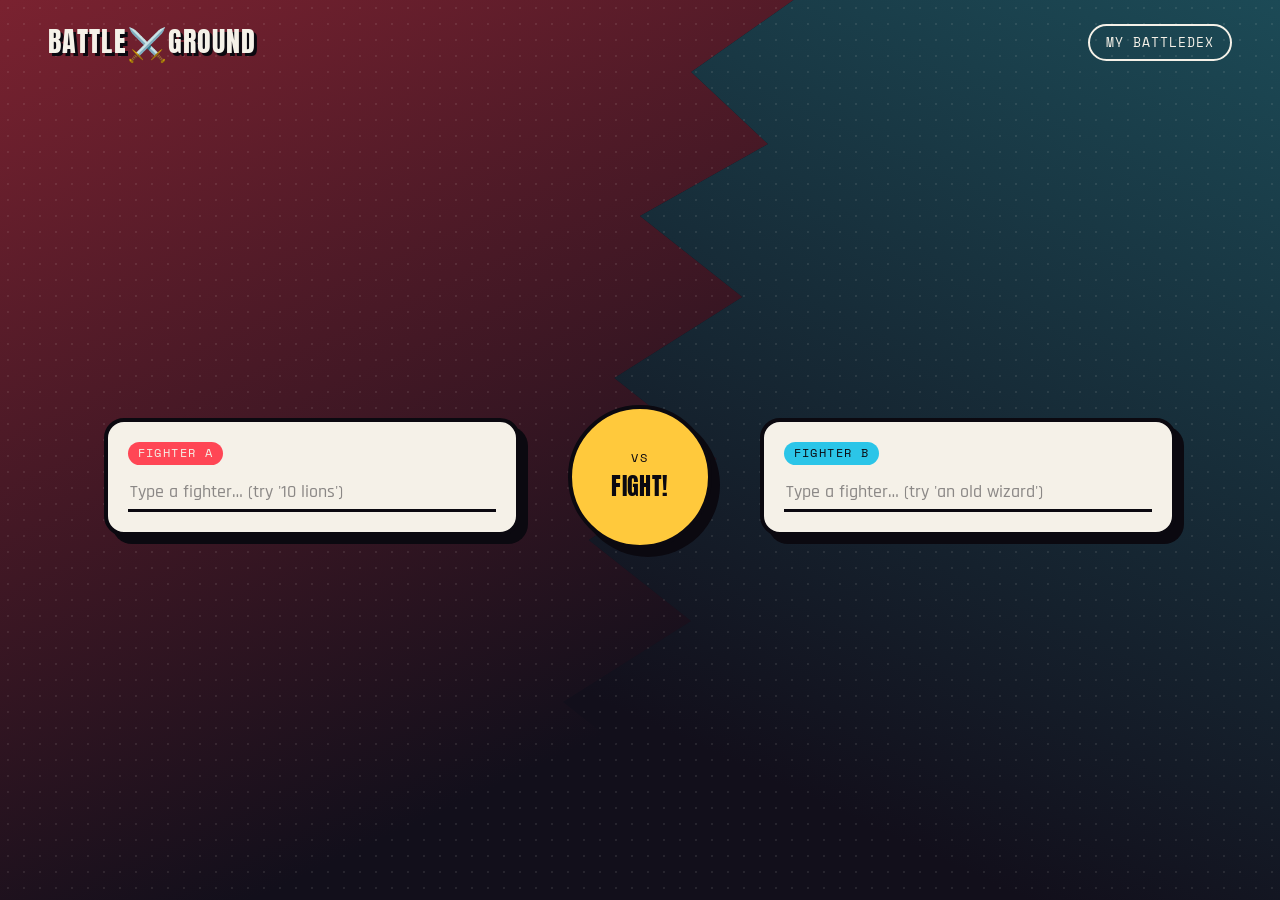
==== index.html @ c7c754b7 "Finish Stage 4 BattleDex, punch up copy, cap fighters at 50 chars BattleDex (Stage 4): - Remove butt" ====
<!DOCTYPE html>
<html lang="en">
<head>
  <meta charset="UTF-8" />
  <meta name="viewport" content="width=device-width, initial-scale=1.0" />
  <title>Battleground — Who Would Win?</title>
  <meta name="description" content="Type two fighters. Anything. Find out who wins." />
  <link rel="preconnect" href="https://fonts.googleapis.com" />
  <link rel="preconnect" href="https://fonts.gstatic.com" crossorigin />
  <link
    href="https://fonts.googleapis.com/css2?family=Anton&family=Rajdhani:wght@400;500;600;700&family=Space+Mono:wght@400;700&display=swap"
    rel="stylesheet"
  />
  <link rel="stylesheet" href="css/style.css" />
</head>
<body>
  <div class="arena">
    <div class="arena__side arena__side--a" aria-hidden="true"></div>
    <div class="arena__side arena__side--b" aria-hidden="true"></div>

    <header class="hud">
      <span class="hud__logo">Battle<span class="hud__logo-sword">&#9876;&#65039;</span>ground</span>
      <a class="hud__link" href="battledex.html">My BattleDex</a>
    </header>

    <main class="ring">
      <section class="fighter-slot fighter-slot--a">
        <span class="fighter-slot__eyebrow">Fighter A</span>
        <input
          id="fighterA"
          class="fighter-slot__input"
          type="text"
          maxlength="50"
          autocomplete="off"
          placeholder="Type a fighter… (try '10 lions')"
        />
      </section>

      <div class="seam">
        <button id="fightButton" class="fight-button" type="button">
          <span class="fight-button__vs">VS</span>
          <span class="fight-button__label">Fight!</span>
        </button>
      </div>

      <section class="fighter-slot fighter-slot--b">
        <span class="fighter-slot__eyebrow">Fighter B</span>
        <input
          id="fighterB"
          class="fighter-slot__input"
          type="text"
          maxlength="50"
          autocomplete="off"
          placeholder="Type a fighter… (try 'an old wizard')"
        />
      </section>
    </main>

    <p id="formError" class="form-error" role="alert" hidden></p>

    <section id="loadingView" class="loading-view" hidden>
      <div class="loading-view__spinner" aria-hidden="true">
        <span class="loading-view__spinner-vs">VS</span>
      </div>
      <p id="loadingMessage" class="loading-view__message">Sharpening claws…</p>
      <div class="loading-view__bar">
        <div class="loading-view__bar-fill"></div>
      </div>
    </section>

    <section id="resultView" class="result-view" hidden>
      <div class="result-view__portraits">
        <div id="portraitA" class="portrait-card portrait-card--a">
          <span class="portrait-card__winner-badge">Winner!</span>
          <div class="portrait-card__image-wrap">
            <img id="portraitImageA" class="portrait-card__image" alt="" />
          </div>
          <span id="portraitLabelA" class="portrait-card__label"></span>
          <button class="portrait-card__save" type="button" data-save="A">Add to BattleDex</button>
        </div>

        <span class="result-view__vs" aria-hidden="true">VS</span>

        <div id="portraitB" class="portrait-card portrait-card--b">
          <span class="portrait-card__winner-badge">Winner!</span>
          <div class="portrait-card__image-wrap">
            <img id="portraitImageB" class="portrait-card__image" alt="" />
          </div>
          <span id="portraitLabelB" class="portrait-card__label"></span>
          <button class="portrait-card__save" type="button" data-save="B">Add to BattleDex</button>
        </div>
      </div>

      <div class="verdict-card">
        <p id="verdictText" class="verdict-card__text"></p>
      </div>

      <button id="fightAgainButton" class="fight-again-button" type="button">Fight Again</button>
    </section>

    <section id="errorView" class="error-view" hidden>
      <p id="errorMessage" class="error-view__message"></p>
      <button id="retryButton" class="error-view__retry" type="button">Try Again</button>
    </section>
  </div>

  <script src="js/storage.js"></script>
  <script src="js/battle.js"></script>
</body>
</html>
---- css/style.css ----
:root {
  --ink: #120f1b;
  --ink-deep: #0a0812;
  --outline: #0b0910;
  --red: #ff4655;
  --red-deep: #7a2230;
  --blue: #2bc5e8;
  --blue-deep: #1c4a56;
  --gold: #ffc93c;
  --paper: #f5f1e8;

  --font-display: "Anton", "Arial Narrow", sans-serif;
  --font-body: "Rajdhani", "Segoe UI", sans-serif;
  --font-mono: "Space Mono", "Courier New", monospace;

  --outline-width: 4px;
  --panel-shadow: 8px 8px 0 var(--outline);
}

*,
*::before,
*::after {
  box-sizing: border-box;
}

[hidden] {
  display: none !important;
}

html,
body {
  margin: 0;
  padding: 0;
}

body {
  min-height: 100vh;
  background: var(--ink);
  color: var(--paper);
  font-family: var(--font-body);
  font-weight: 500;
  font-size: 18px;
  line-height: 1.4;
  -webkit-font-smoothing: antialiased;
}

button {
  font-family: inherit;
  cursor: pointer;
}

input {
  font-family: inherit;
}

/* ---------- Arena backdrop ---------- */

.arena {
  position: relative;
  min-height: 100vh;
  overflow: hidden;
  display: flex;
  flex-direction: column;
}

.arena__side {
  position: absolute;
  inset: 0;
  z-index: 0;
}

.arena__side--a {
  background:
    radial-gradient(circle, rgba(245, 241, 232, 0.09) 1.5px, transparent 1.5px) 0 0 / 16px 16px,
    linear-gradient(155deg, var(--red-deep), var(--ink) 68%);
  clip-path: polygon(
    0 0, 62% 0, 54% 8%, 60% 16%, 50% 24%, 58% 33%, 48% 42%, 56% 51%,
    46% 60%, 54% 69%, 44% 78%, 52% 87%, 42% 96%, 46% 100%, 0 100%
  );
}

.arena__side--b {
  background:
    radial-gradient(circle, rgba(245, 241, 232, 0.09) 1.5px, transparent 1.5px) 0 0 / 16px 16px,
    linear-gradient(205deg, var(--blue-deep), var(--ink) 68%);
  clip-path: polygon(
    62% 0, 100% 0, 100% 100%, 46% 100%, 42% 96%, 52% 87%, 44% 78%, 54% 69%,
    46% 60%, 56% 51%, 48% 42%, 58% 33%, 50% 24%, 60% 16%, 54% 8%
  );
}

.arena--dex {
  background:
    radial-gradient(circle, rgba(245, 241, 232, 0.09) 1.5px, transparent 1.5px) 0 0 / 16px 16px,
    linear-gradient(160deg, var(--red-deep), var(--ink) 45%, var(--blue-deep));
}

.arena--dex .arena__side {
  display: none;
}

/* ---------- HUD header ---------- */

.hud {
  position: relative;
  z-index: 2;
  display: flex;
  align-items: center;
  justify-content: space-between;
  padding: 1.25rem clamp(1rem, 4vw, 3rem);
}

.hud__logo {
  font-family: var(--font-display);
  font-size: clamp(1.25rem, 2.4vw, 1.75rem);
  letter-spacing: 0.04em;
  text-transform: uppercase;
  color: var(--paper);
  text-shadow: 3px 3px 0 var(--outline);
  text-decoration: none;
}

.hud__logo-sword {
  display: inline-block;
  font-size: 1.15em;
  vertical-align: -0.1em;
  text-shadow: none;
}

.hud__nav {
  display: flex;
  flex-wrap: wrap;
  justify-content: flex-end;
  gap: 0.75rem;
}

.hud__link {
  font-family: var(--font-mono);
  font-size: 0.8rem;
  text-transform: uppercase;
  letter-spacing: 0.08em;
  color: var(--paper);
  text-decoration: none;
  border: 2px solid var(--paper);
  border-radius: 999px;
  padding: 0.5rem 1rem;
  transition: background 0.15s ease, color 0.15s ease;
}

.hud__link:hover,
.hud__link:focus-visible {
  background: var(--gold);
  border-color: var(--gold);
  color: var(--outline);
}

/* ---------- Ring / fighter slots ---------- */

.ring {
  position: relative;
  z-index: 2;
  flex: 1;
  display: grid;
  grid-template-columns: 1fr auto 1fr;
  align-items: center;
  align-content: center;
  gap: clamp(1rem, 4vw, 3rem);
  padding: 1rem clamp(1.25rem, 6vw, 5rem) 3rem;
}

.fighter-slot {
  display: flex;
  flex-direction: column;
  gap: 0.6rem;
  background: var(--paper);
  color: var(--outline);
  border: var(--outline-width) solid var(--outline);
  border-radius: 20px;
  padding: 1.25rem;
  box-shadow: var(--panel-shadow);
}

.fighter-slot--a {
  justify-self: end;
  width: 100%;
  max-width: 26rem;
}

.fighter-slot--b {
  justify-self: start;
  width: 100%;
  max-width: 26rem;
}

.fighter-slot__eyebrow {
  font-family: var(--font-mono);
  font-size: 0.75rem;
  letter-spacing: 0.12em;
  text-transform: uppercase;
  width: fit-content;
  padding: 0.2rem 0.6rem;
  border-radius: 999px;
  color: var(--paper);
}

.fighter-slot--a .fighter-slot__eyebrow {
  background: var(--red);
}

.fighter-slot--b .fighter-slot__eyebrow {
  background: var(--blue);
  color: var(--outline);
}

.fighter-slot__input {
  font-family: var(--font-body);
  font-weight: 600;
  font-size: 1.15rem;
  color: var(--outline);
  background: transparent;
  border: none;
  border-bottom: 3px solid var(--outline);
  padding: 0.35rem 0.1rem;
  outline: none;
}

.fighter-slot__input::placeholder {
  color: rgba(11, 9, 16, 0.45);
  font-weight: 500;
}

.fighter-slot__input:focus-visible {
  border-bottom-color: var(--gold);
}

/* ---------- Seam + fight button ---------- */

.seam {
  position: relative;
  display: flex;
  align-items: center;
  justify-content: center;
}

.fight-button {
  position: relative;
  width: clamp(6.5rem, 12vw, 9rem);
  height: clamp(6.5rem, 12vw, 9rem);
  border-radius: 50%;
  border: var(--outline-width) solid var(--outline);
  background: var(--gold);
  color: var(--outline);
  display: flex;
  flex-direction: column;
  align-items: center;
  justify-content: center;
  gap: 0.1rem;
  box-shadow: var(--panel-shadow);
  transition: transform 0.12s ease, box-shadow 0.12s ease;
}

.fight-button:hover,
.fight-button:focus-visible {
  transform: translate(-2px, -2px);
  box-shadow: 10px 10px 0 var(--outline);
}

.fight-button:active {
  transform: translate(3px, 3px);
  box-shadow: 3px 3px 0 var(--outline);
}

.fight-button__vs {
  font-family: var(--font-mono);
  font-size: 0.75rem;
  letter-spacing: 0.15em;
}

.fight-button__label {
  font-family: var(--font-display);
  font-size: clamp(1.1rem, 2.2vw, 1.5rem);
  text-transform: uppercase;
  letter-spacing: 0.02em;
}

/* ---------- Form error ---------- */

.form-error {
  position: relative;
  z-index: 2;
  margin: 0 auto 1.5rem;
  max-width: 30rem;
  text-align: center;
  font-family: var(--font-mono);
  font-size: 0.85rem;
  color: var(--paper);
  background: var(--red-deep);
  border: 2px solid var(--red);
  border-radius: 10px;
  padding: 0.75rem 1.25rem;
}

/* ---------- Loading view ---------- */

.loading-view {
  position: relative;
  z-index: 2;
  flex: 1;
  display: flex;
  flex-direction: column;
  align-items: center;
  justify-content: center;
  gap: 1.5rem;
  padding: 2rem 1.5rem 4rem;
  text-align: center;
}

.loading-view__spinner {
  width: 7rem;
  height: 7rem;
  border-radius: 50%;
  border: var(--outline-width) solid var(--outline);
  background: var(--gold);
  display: flex;
  align-items: center;
  justify-content: center;
  box-shadow: var(--panel-shadow);
  position: relative;
}

.loading-view__spinner::before {
  content: "";
  position: absolute;
  inset: -10px;
  border-radius: 50%;
  border: 4px dashed var(--paper);
  animation: spin 3s linear infinite;
}

.loading-view__spinner-vs {
  font-family: var(--font-display);
  font-size: 1.5rem;
  color: var(--outline);
}

.loading-view__message {
  font-family: var(--font-mono);
  font-size: 0.95rem;
  letter-spacing: 0.04em;
  color: var(--paper);
  min-height: 1.4em;
}

.loading-view__bar {
  width: min(20rem, 80vw);
  height: 10px;
  border-radius: 999px;
  border: 2px solid var(--outline);
  background: var(--ink-deep);
  overflow: hidden;
}

.loading-view__bar-fill {
  width: 40%;
  height: 100%;
  border-radius: 999px;
  background: linear-gradient(90deg, var(--red), var(--gold), var(--blue));
  animation: loading-slide 1.4s ease-in-out infinite;
}

@keyframes spin {
  to {
    transform: rotate(360deg);
  }
}

@keyframes loading-slide {
  0% {
    transform: translateX(-110%);
  }
  100% {
    transform: translateX(350%);
  }
}

/* ---------- Result view ---------- */

.result-view {
  position: relative;
  z-index: 2;
  flex: 1;
  display: flex;
  flex-direction: column;
  align-items: center;
  justify-content: center;
  gap: 2rem;
  padding: 1.5rem clamp(1rem, 5vw, 4rem) 3rem;
}

.result-view__portraits {
  display: flex;
  align-items: center;
  justify-content: center;
  gap: clamp(1rem, 4vw, 2.5rem);
  flex-wrap: wrap;
}

.result-view__vs {
  font-family: var(--font-display);
  font-size: 1.5rem;
  color: var(--gold);
  text-shadow: 2px 2px 0 var(--outline);
}

.portrait-card {
  position: relative;
  display: flex;
  flex-direction: column;
  align-items: center;
  gap: 0.75rem;
  width: min(18rem, 80vw);
  background: var(--paper);
  border: var(--outline-width) solid var(--outline);
  border-radius: 20px;
  padding: 1rem;
  box-shadow: var(--panel-shadow);
  opacity: 0;
  transform: translateY(24px) scale(0.96);
  transition: opacity 0.5s ease, transform 0.5s ease;
}

.portrait-card--a {
  transition-delay: 0.05s;
}

.portrait-card--b {
  transition-delay: 0.2s;
}

.result-view.is-revealed .portrait-card {
  opacity: 1;
  transform: translateY(0) scale(1);
}

.portrait-card__image-wrap {
  position: relative;
  width: 100%;
  border-radius: 12px;
  overflow: hidden;
}

.portrait-card__image {
  display: block;
  width: 100%;
  aspect-ratio: 1 / 1;
  object-fit: cover;
  border-radius: 12px;
  border: 3px solid var(--outline);
  background: var(--ink-deep);
}

.portrait-card.is-winner .portrait-card__image-wrap::after {
  content: '';
  position: absolute;
  inset: 0;
  background: linear-gradient(
    115deg,
    transparent 40%,
    rgba(255, 255, 255, 0.85) 48%,
    var(--gold) 50%,
    rgba(255, 255, 255, 0.85) 52%,
    transparent 60%
  );
  background-size: 250% 250%;
  background-position: -60% -60%;
  opacity: 0;
  animation: winner-shimmer 3s ease-in-out 0.7s 1;
}

.portrait-card__label {
  font-family: var(--font-body);
  font-weight: 700;
  font-size: 1.1rem;
  color: var(--outline);
  text-align: center;
  text-transform: capitalize;
}

.portrait-card__save {
  font-family: var(--font-mono);
  font-size: 0.75rem;
  text-transform: uppercase;
  letter-spacing: 0.06em;
  color: var(--outline);
  background: transparent;
  border: 2px solid var(--outline);
  border-radius: 999px;
  padding: 0.5rem 1rem;
  transition: background 0.15s ease, color 0.15s ease;
}

.portrait-card__save:hover,
.portrait-card__save:focus-visible {
  background: var(--outline);
  color: var(--paper);
}

.portrait-card__save:disabled {
  opacity: 0.6;
  cursor: default;
}

.portrait-card__winner-badge {
  position: absolute;
  top: -14px;
  right: -10px;
  z-index: 1;
  font-family: var(--font-display);
  font-size: 0.85rem;
  text-transform: uppercase;
  letter-spacing: 0.03em;
  color: var(--outline);
  background: var(--gold);
  border: 3px solid var(--outline);
  border-radius: 999px;
  padding: 0.35rem 0.9rem;
  transform: rotate(8deg) scale(0);
  transition: transform 0.35s cubic-bezier(0.34, 1.56, 0.64, 1) 0.6s;
}

.portrait-card.is-winner {
  border-color: var(--gold);
  box-shadow: 0 0 0 4px var(--gold), var(--panel-shadow);
  animation: winner-pulse 1.1s ease-out 0.7s 1;
}

.portrait-card.is-winner .portrait-card__winner-badge {
  transform: rotate(8deg) scale(1);
}

@keyframes winner-shimmer {
  0% {
    background-position: -60% -60%;
    opacity: 0;
  }
  15% {
    opacity: 1;
  }
  60% {
    opacity: 1;
  }
  100% {
    background-position: 160% 160%;
    opacity: 0;
  }
}

@keyframes winner-pulse {
  0% {
    transform: scale(1) rotate(0deg) translateY(0);
  }
  20% {
    transform: scale(1.12) rotate(-3deg) translateY(-10px);
  }
  40% {
    transform: scale(0.96) rotate(2.5deg) translateY(2px);
  }
  60% {
    transform: scale(1.05) rotate(-1.5deg) translateY(-4px);
  }
  80% {
    transform: scale(0.99) rotate(0.5deg) translateY(1px);
  }
  100% {
    transform: scale(1) rotate(0deg) translateY(0);
  }
}

.verdict-card {
  max-width: 40rem;
  background: var(--paper);
  color: var(--outline);
  border: var(--outline-width) solid var(--outline);
  border-radius: 18px;
  padding: 1.5rem 2rem;
  box-shadow: var(--panel-shadow);
  opacity: 0;
  transform: translateY(16px);
  transition: opacity 0.5s ease 0.5s, transform 0.5s ease 0.5s;
}

.result-view.is-revealed .verdict-card {
  opacity: 1;
  transform: translateY(0);
}

.verdict-card__text {
  margin: 0;
  font-family: var(--font-body);
  font-weight: 600;
  font-size: 1.15rem;
  line-height: 1.5;
  text-align: center;
}

.fight-again-button {
  font-family: var(--font-mono);
  font-size: 0.85rem;
  text-transform: uppercase;
  letter-spacing: 0.06em;
  color: var(--outline);
  background: var(--gold);
  border: var(--outline-width) solid var(--outline);
  border-radius: 999px;
  padding: 0.75rem 1.75rem;
  box-shadow: var(--panel-shadow);
  transition: transform 0.12s ease, box-shadow 0.12s ease;
  opacity: 0;
  transform: translateY(16px);
}

.result-view.is-revealed .fight-again-button {
  opacity: 1;
  transform: translateY(0);
  transition: opacity 0.5s ease 0.7s, transform 0.5s ease 0.7s;
}

.fight-again-button:hover,
.fight-again-button:focus-visible {
  transform: translate(-2px, -2px);
  box-shadow: 10px 10px 0 var(--outline);
}

.dex__empty .fight-again-button {
  display: inline-block;
  text-decoration: none;
  opacity: 1;
  transform: none;
}

/* ---------- Error view ---------- */

.error-view {
  position: relative;
  z-index: 2;
  flex: 1;
  display: flex;
  flex-direction: column;
  align-items: center;
  justify-content: center;
  gap: 1.5rem;
  padding: 2rem 1.5rem 4rem;
  text-align: center;
}

.error-view__message {
  max-width: 30rem;
  font-family: var(--font-body);
  font-weight: 600;
  font-size: 1.1rem;
  color: var(--paper);
  background: var(--red-deep);
  border: 3px solid var(--red);
  border-radius: 14px;
  padding: 1.25rem 1.5rem;
}

.error-view__retry {
  font-family: var(--font-mono);
  font-size: 0.85rem;
  text-transform: uppercase;
  letter-spacing: 0.06em;
  color: var(--outline);
  background: var(--gold);
  border: var(--outline-width) solid var(--outline);
  border-radius: 999px;
  padding: 0.75rem 1.75rem;
  box-shadow: var(--panel-shadow);
  transition: transform 0.12s ease, box-shadow 0.12s ease;
}

.error-view__retry:hover,
.error-view__retry:focus-visible {
  transform: translate(-2px, -2px);
  box-shadow: 10px 10px 0 var(--outline);
}

/* ---------- BattleDex ---------- */

.dex {
  position: relative;
  z-index: 2;
  flex: 1;
  padding: 1rem clamp(1.25rem, 6vw, 5rem) 4rem;
}

.dex__header {
  display: flex;
  flex-wrap: wrap;
  align-items: center;
  justify-content: space-between;
  gap: 1rem;
  margin-bottom: 2rem;
}

.dex__title {
  margin: 0;
  font-family: var(--font-display);
  font-size: clamp(1.75rem, 4vw, 2.5rem);
  text-transform: uppercase;
  letter-spacing: 0.02em;
  color: var(--paper);
  text-shadow: 3px 3px 0 var(--outline);
}

.dex__clear {
  font-family: var(--font-mono);
  font-size: 0.8rem;
  text-transform: uppercase;
  letter-spacing: 0.08em;
  color: var(--paper);
  background: transparent;
  border: 2px solid var(--red);
  border-radius: 999px;
  padding: 0.5rem 1rem;
  cursor: pointer;
  transition: background 0.15s ease, color 0.15s ease;
}

.dex__clear:hover,
.dex__clear:focus-visible,
.dex__clear.is-confirming {
  background: var(--red);
  color: var(--outline);
}

.dex__empty {
  display: flex;
  flex-direction: column;
  align-items: flex-start;
  gap: 1.25rem;
  max-width: 28rem;
  padding: 2rem;
  background: var(--paper);
  color: var(--outline);
  border: var(--outline-width) solid var(--outline);
  border-radius: 20px;
  box-shadow: var(--panel-shadow);
  font-family: var(--font-body);
  font-weight: 600;
  font-size: 1.05rem;
}

.dex__empty p {
  margin: 0;
}

.dex__grid {
  display: grid;
  grid-template-columns: repeat(auto-fill, minmax(11rem, 1fr));
  gap: 1.5rem;
}

.dex-card {
  position: relative;
  display: flex;
  flex-direction: column;
  align-items: center;
  gap: 0.6rem;
  background: var(--paper);
  border: var(--outline-width) solid var(--outline);
  border-radius: 16px;
  padding: 0.75rem;
  box-shadow: var(--panel-shadow);
}

.dex-card__image {
  width: 100%;
  aspect-ratio: 1 / 1;
  object-fit: cover;
  border-radius: 10px;
  border: 3px solid var(--outline);
  background: var(--ink-deep);
}

.dex-card__remove {
  position: absolute;
  top: -0.6rem;
  right: -0.6rem;
  width: 2rem;
  height: 2rem;
  display: grid;
  place-items: center;
  font-family: var(--font-body);
  font-size: 1.3rem;
  font-weight: 700;
  line-height: 1;
  color: var(--paper);
  background: var(--red);
  border: 3px solid var(--outline);
  border-radius: 50%;
  cursor: pointer;
  transition: transform 0.12s ease;
}

.dex-card__remove:hover,
.dex-card__remove:focus-visible {
  transform: scale(1.12);
}

.dex-card__label {
  font-family: var(--font-body);
  font-weight: 700;
  font-size: 0.95rem;
  color: var(--outline);
  text-align: center;
  text-transform: capitalize;
}

/* ---------- Responsive ---------- */

@media (max-width: 760px) {
  .ring {
    grid-template-columns: 1fr;
    justify-items: center;
    padding-top: 0.5rem;
  }

  .fighter-slot--a,
  .fighter-slot--b {
    justify-self: stretch;
    max-width: 26rem;
  }

  .seam {
    order: 3;
    padding: 0.5rem 0;
  }

  .fighter-slot--a {
    order: 1;
  }

  .fighter-slot--b {
    order: 2;
  }

  .result-view__portraits {
    flex-direction: column;
  }

  .result-view__vs {
    order: 1;
    margin: -0.5rem 0;
  }

  .portrait-card--b {
    order: 2;
  }
}

@media (prefers-reduced-motion: reduce) {
  .fight-button {
    transition: none;
  }
}
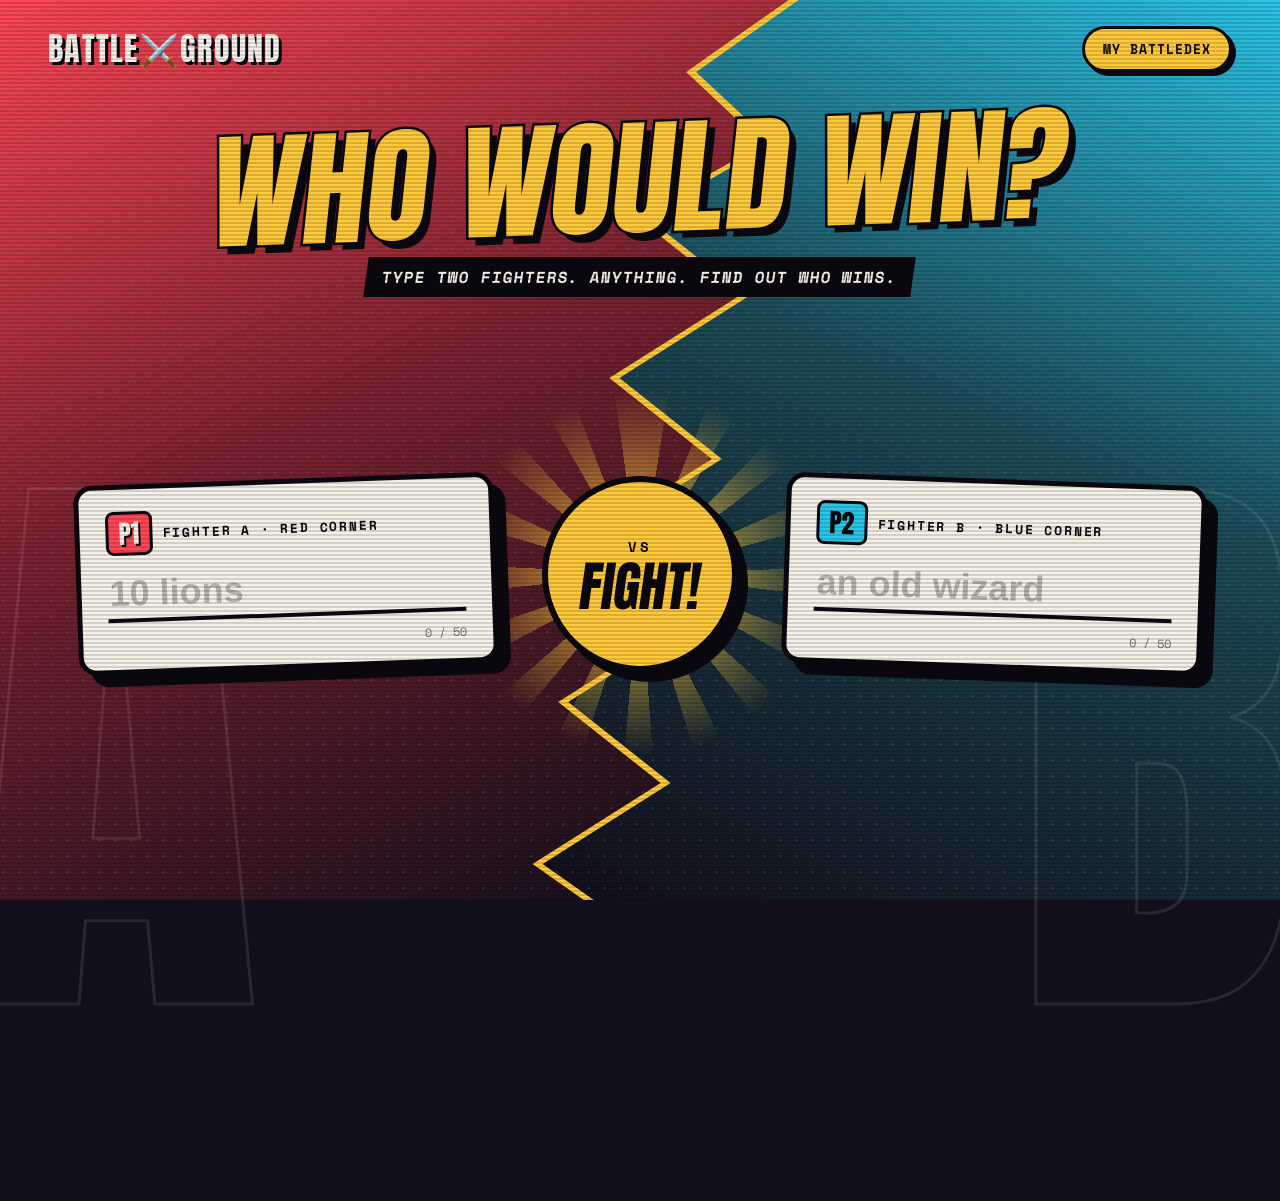
==== commit 6f13d433: "Apply Battleground Arcade redesign to every view Rebuilds the input, loading, result, error and Batt" ====
--- a/index.html
+++ b/index.html
@@ -14,94 +14,172 @@
   <link rel="stylesheet" href="css/style.css" />
 </head>
 <body>
-  <div class="arena">
+  <div class="arena" data-view="form">
     <div class="arena__side arena__side--a" aria-hidden="true"></div>
     <div class="arena__side arena__side--b" aria-hidden="true"></div>
+    <span class="arena__letter arena__letter--a" aria-hidden="true">A</span>
+    <span class="arena__letter arena__letter--b" aria-hidden="true">B</span>
 
     <header class="hud">
       <span class="hud__logo">Battle<span class="hud__logo-sword">&#9876;&#65039;</span>ground</span>
-      <a class="hud__link" href="battledex.html">My BattleDex</a>
+      <a class="hud__link" href="battledex.html"><span class="hud__link-my">My </span>BattleDex</a>
     </header>
 
-    <main class="ring">
-      <section class="fighter-slot fighter-slot--a">
-        <span class="fighter-slot__eyebrow">Fighter A</span>
-        <input
-          id="fighterA"
-          class="fighter-slot__input"
-          type="text"
-          maxlength="50"
-          autocomplete="off"
-          placeholder="Type a fighter… (try '10 lions')"
-        />
-      </section>
-
-      <div class="seam">
-        <button id="fightButton" class="fight-button" type="button">
-          <span class="fight-button__vs">VS</span>
-          <span class="fight-button__label">Fight!</span>
-        </button>
+    <section class="ring">
+      <div class="hero">
+        <h1 class="hero__title">Who would<br class="hero__break" /> win?</h1>
+        <p class="hero__tagline">Type two fighters. Anything. Find out who wins.</p>
       </div>
 
-      <section class="fighter-slot fighter-slot--b">
-        <span class="fighter-slot__eyebrow">Fighter B</span>
-        <input
-          id="fighterB"
-          class="fighter-slot__input"
-          type="text"
-          maxlength="50"
-          autocomplete="off"
-          placeholder="Type a fighter… (try 'an old wizard')"
-        />
-      </section>
-    </main>
+      <div class="ring__grid">
+        <section class="fighter-slot fighter-slot--a">
+          <div class="fighter-slot__head">
+            <span class="player-tag player-tag--a">P1</span>
+            <label class="fighter-slot__eyebrow" for="fighterA">Fighter A · Red corner</label>
+          </div>
+          <input
+            id="fighterA"
+            class="fighter-slot__input"
+            type="text"
+            maxlength="50"
+            autocomplete="off"
+            placeholder="10 lions"
+          />
+          <span id="counterA" class="fighter-slot__counter">0 / 50</span>
+        </section>
 
-    <p id="formError" class="form-error" role="alert" hidden></p>
+        <div class="seam">
+          <button id="fightButton" class="fight-button" type="button">
+            <span class="fight-button__vs">VS</span>
+            <span class="fight-button__label">Fight!</span>
+          </button>
+        </div>
+
+        <section class="fighter-slot fighter-slot--b">
+          <div class="fighter-slot__head">
+            <span class="player-tag player-tag--b">P2</span>
+            <label class="fighter-slot__eyebrow" for="fighterB">Fighter B · Blue corner</label>
+          </div>
+          <input
+            id="fighterB"
+            class="fighter-slot__input"
+            type="text"
+            maxlength="50"
+            autocomplete="off"
+            placeholder="an old wizard"
+          />
+          <span id="counterB" class="fighter-slot__counter">0 / 50</span>
+        </section>
+      </div>
+
+      <p id="formError" class="form-error" role="alert" hidden></p>
+    </section>
 
     <section id="loadingView" class="loading-view" hidden>
-      <div class="loading-view__spinner" aria-hidden="true">
-        <span class="loading-view__spinner-vs">VS</span>
+      <div class="tale">
+        <div class="tale__side tale__side--a">
+          <div class="tale__name">
+            <span class="tale__tag tale__tag--a">P1</span>
+            <span id="loadingNameA" class="tale__label"></span>
+          </div>
+          <div class="tale__bar"><div class="tale__fill"></div></div>
+        </div>
+        <div class="tale__vs" aria-hidden="true">VS</div>
+        <div class="tale__side tale__side--b">
+          <div class="tale__name">
+            <span id="loadingNameB" class="tale__label"></span>
+            <span class="tale__tag tale__tag--b">P2</span>
+          </div>
+          <div class="tale__bar"><div class="tale__fill"></div></div>
+        </div>
       </div>
-      <p id="loadingMessage" class="loading-view__message">Sharpening claws…</p>
-      <div class="loading-view__bar">
-        <div class="loading-view__bar-fill"></div>
+
+      <div class="loading-view__stage">
+        <div class="sketch sketch--a" aria-hidden="true">
+          <span class="sketch__mark">?</span>
+          <div class="sketch__scan"></div>
+          <span class="sketch__note">Sketching portrait…</span>
+        </div>
+        <div class="loading-view__title">
+          <span class="round-tag">Round 1</span>
+          <span class="get-ready">Get<br class="get-ready__break" /> ready!</span>
+        </div>
+        <div class="sketch sketch--b" aria-hidden="true">
+          <span class="sketch__mark">?</span>
+          <div class="sketch__scan"></div>
+          <span class="sketch__note">Sketching portrait…</span>
+        </div>
+      </div>
+
+      <div class="loading-view__status">
+        <div class="terminal">
+          <span class="terminal__prompt" aria-hidden="true">&#9654;</span>
+          <span id="loadingMessage" class="terminal__message" aria-live="polite">Sharpening claws…</span>
+          <span class="terminal__cursor" aria-hidden="true"></span>
+        </div>
+        <div id="loadingMeter" class="meter" aria-hidden="true"></div>
+        <p class="loading-view__hint">A fight takes about a minute. Most of that is the portraits being drawn.</p>
       </div>
     </section>
 
     <section id="resultView" class="result-view" hidden>
+      <h1 id="resultHeadline" class="result-view__headline"></h1>
+
       <div class="result-view__portraits">
         <div id="portraitA" class="portrait-card portrait-card--a">
-          <span class="portrait-card__winner-badge">Winner!</span>
-          <div class="portrait-card__image-wrap">
-            <img id="portraitImageA" class="portrait-card__image" alt="" />
+          <div class="portrait-card__rays" aria-hidden="true"></div>
+          <div class="portrait-card__aura" aria-hidden="true"></div>
+          <div class="portrait-card__body">
+            <span class="portrait-card__ribbon">&#9733; Winner &#9733;</span>
+            <span class="portrait-card__tag">Fighter A</span>
+            <div class="portrait-card__image-wrap">
+              <img id="portraitImageA" class="portrait-card__image" alt="" />
+              <div class="portrait-card__shimmer" aria-hidden="true"></div>
+              <span class="portrait-card__ko" aria-hidden="true">K.O.</span>
+            </div>
+            <span id="portraitLabelA" class="portrait-card__label"></span>
+            <button class="portrait-card__save" type="button" data-save="A">Add to BattleDex</button>
           </div>
-          <span id="portraitLabelA" class="portrait-card__label"></span>
-          <button class="portrait-card__save" type="button" data-save="A">Add to BattleDex</button>
         </div>
 
         <span class="result-view__vs" aria-hidden="true">VS</span>
 
         <div id="portraitB" class="portrait-card portrait-card--b">
-          <span class="portrait-card__winner-badge">Winner!</span>
-          <div class="portrait-card__image-wrap">
-            <img id="portraitImageB" class="portrait-card__image" alt="" />
+          <div class="portrait-card__rays" aria-hidden="true"></div>
+          <div class="portrait-card__aura" aria-hidden="true"></div>
+          <div class="portrait-card__body">
+            <span class="portrait-card__ribbon">&#9733; Winner &#9733;</span>
+            <span class="portrait-card__tag">Fighter B</span>
+            <div class="portrait-card__image-wrap">
+              <img id="portraitImageB" class="portrait-card__image" alt="" />
+              <div class="portrait-card__shimmer" aria-hidden="true"></div>
+              <span class="portrait-card__ko" aria-hidden="true">K.O.</span>
+            </div>
+            <span id="portraitLabelB" class="portrait-card__label"></span>
+            <button class="portrait-card__save" type="button" data-save="B">Add to BattleDex</button>
           </div>
-          <span id="portraitLabelB" class="portrait-card__label"></span>
-          <button class="portrait-card__save" type="button" data-save="B">Add to BattleDex</button>
         </div>
       </div>
 
-      <div class="verdict-card">
-        <p id="verdictText" class="verdict-card__text"></p>
+      <div class="result-view__footer">
+        <div class="verdict-card">
+          <span class="verdict-card__label">The judge rules</span>
+          <p id="verdictText" class="verdict-card__text"></p>
+        </div>
+        <button id="fightAgainButton" class="big-button" type="button">Fight Again</button>
       </div>
-
-      <button id="fightAgainButton" class="fight-again-button" type="button">Fight Again</button>
     </section>
 
     <section id="errorView" class="error-view" hidden>
-      <p id="errorMessage" class="error-view__message"></p>
-      <button id="retryButton" class="error-view__retry" type="button">Try Again</button>
+      <h1 class="error-view__title">Time out!</h1>
+      <div class="verdict-card verdict-card--error">
+        <span class="verdict-card__label">Ref's call</span>
+        <p id="errorMessage" class="verdict-card__text"></p>
+      </div>
+      <button id="retryButton" class="big-button" type="button">Try Again</button>
     </section>
+
+    <div class="scanlines" aria-hidden="true"></div>
   </div>
 
   <script src="js/storage.js"></script>
--- a/css/style.css
+++ b/css/style.css
@@ -1,6 +1,5 @@
 :root {
   --ink: #120f1b;
-  --ink-deep: #0a0812;
   --outline: #0b0910;
   --red: #ff4655;
   --red-deep: #7a2230;
@@ -8,13 +7,21 @@
   --blue-deep: #1c4a56;
   --gold: #ffc93c;
   --paper: #f5f1e8;
+  --paper-dim: #d9d4c8;
 
   --font-display: "Anton", "Arial Narrow", sans-serif;
   --font-body: "Rajdhani", "Segoe UI", sans-serif;
   --font-mono: "Space Mono", "Courier New", monospace;
 
-  --outline-width: 4px;
-  --panel-shadow: 8px 8px 0 var(--outline);
+  --dots: radial-gradient(circle, rgba(245, 241, 232, 0.13) 1.5px, transparent 1.5px) 0 0 / 16px 16px;
+  --dots-dim: radial-gradient(circle, rgba(245, 241, 232, 0.1) 1.5px, transparent 1.5px) 0 0 / 16px 16px;
+  --stripes-red: repeating-linear-gradient(135deg, #2a1019 0 10px, #3a1520 10px 20px);
+  --stripes-blue: repeating-linear-gradient(135deg, #0d252c 0 10px, #12323b 10px 20px);
+  --stripes-grey: repeating-linear-gradient(135deg, #1d1929 0 10px, #272137 10px 20px);
+
+  /* Zigzag seam: red takes the left, blue the right. Mobile turns it horizontal. */
+  --clip-a: polygon(0 0, 62% 0, 54% 8%, 60% 16%, 50% 24%, 58% 33%, 48% 42%, 56% 51%, 46% 60%, 54% 69%, 44% 78%, 52% 87%, 42% 96%, 46% 100%, 0 100%);
+  --clip-b: polygon(62% 0, 100% 0, 100% 100%, 46% 100%, 42% 96%, 52% 87%, 44% 78%, 54% 69%, 46% 60%, 56% 51%, 48% 42%, 58% 33%, 50% 24%, 60% 16%, 54% 8%);
 }
 
 *,
@@ -38,81 +45,128 @@
   background: var(--ink);
   color: var(--paper);
   font-family: var(--font-body);
-  font-weight: 500;
-  font-size: 18px;
-  line-height: 1.4;
   -webkit-font-smoothing: antialiased;
 }
 
 button {
-  font-family: inherit;
+  font: inherit;
   cursor: pointer;
 }
 
-input {
-  font-family: inherit;
-}
-
-/* ---------- Arena backdrop ---------- */
+button:disabled {
+  cursor: default;
+}
+
+:focus-visible {
+  outline: 3px solid var(--gold);
+  outline-offset: 3px;
+}
+
+@keyframes bg-spin { to { transform: rotate(360deg); } }
+@keyframes bg-pulse { 0%, 100% { opacity: 0.45; transform: scale(0.97); } 50% { opacity: 0.95; transform: scale(1.04); } }
+@keyframes bg-shimmer { 0% { background-position: -160% 0; } 55%, 100% { background-position: 260% 0; } }
+@keyframes bg-blink { 0%, 49% { opacity: 1; } 50%, 100% { opacity: 0; } }
+@keyframes bg-scan { 0% { top: -10%; } 100% { top: 105%; } }
+@keyframes bg-stripes { to { background-position: 56px 0; } }
+@keyframes bg-bob { 0%, 100% { transform: translateY(0) rotate(-3deg); } 50% { transform: translateY(-6px) rotate(-3deg); } }
+@keyframes bg-slam { 0% { opacity: 0; transform: scale(1.6) skewX(-8deg); } 70% { opacity: 1; transform: scale(0.95) skewX(-8deg); } 100% { opacity: 1; transform: scale(1) skewX(-8deg); } }
+@keyframes bg-pop { 0% { opacity: 0; transform: scale(0.6) translateY(40px); } 70% { opacity: 1; transform: scale(1.05); } 100% { opacity: 1; transform: none; } }
+@keyframes bg-drop { 0% { opacity: 0; transform: translateY(-30px); } 100% { opacity: 1; transform: none; } }
+
+/* ---------- Arena background ---------- */
 
 .arena {
   position: relative;
   min-height: 100vh;
-  overflow: hidden;
   display: flex;
   flex-direction: column;
+  overflow-x: clip;
+  background: var(--gold);
+  padding-bottom: 64px;
 }
 
 .arena__side {
   position: absolute;
   inset: 0;
-  z-index: 0;
+  pointer-events: none;
 }
 
 .arena__side--a {
-  background:
-    radial-gradient(circle, rgba(245, 241, 232, 0.09) 1.5px, transparent 1.5px) 0 0 / 16px 16px,
-    linear-gradient(155deg, var(--red-deep), var(--ink) 68%);
-  clip-path: polygon(
-    0 0, 62% 0, 54% 8%, 60% 16%, 50% 24%, 58% 33%, 48% 42%, 56% 51%,
-    46% 60%, 54% 69%, 44% 78%, 52% 87%, 42% 96%, 46% 100%, 0 100%
-  );
+  transform: translateX(-5px);
+  background: var(--dots), linear-gradient(155deg, var(--red) 0%, var(--red-deep) 38%, var(--ink) 82%);
+  clip-path: var(--clip-a);
 }
 
 .arena__side--b {
-  background:
-    radial-gradient(circle, rgba(245, 241, 232, 0.09) 1.5px, transparent 1.5px) 0 0 / 16px 16px,
-    linear-gradient(205deg, var(--blue-deep), var(--ink) 68%);
-  clip-path: polygon(
-    62% 0, 100% 0, 100% 100%, 46% 100%, 42% 96%, 52% 87%, 44% 78%, 54% 69%,
-    46% 60%, 56% 51%, 48% 42%, 58% 33%, 50% 24%, 60% 16%, 54% 8%
-  );
+  transform: translateX(5px);
+  background: var(--dots), linear-gradient(205deg, var(--blue) 0%, var(--blue-deep) 38%, var(--ink) 82%);
+  clip-path: var(--clip-b);
+}
+
+.arena[data-view="loading"] .arena__side--a {
+  background: var(--dots-dim), linear-gradient(155deg, var(--red-deep) 0%, var(--ink) 70%);
+}
+
+.arena[data-view="loading"] .arena__side--b {
+  background: var(--dots-dim), linear-gradient(205deg, var(--blue-deep) 0%, var(--ink) 70%);
+}
+
+.arena[data-view="result"]::before,
+.arena[data-view="error"]::before {
+  content: "";
+  position: absolute;
+  inset: 0;
+  z-index: 1;
+  background: rgba(11, 9, 16, 0.35);
+  pointer-events: none;
+}
+
+.arena__letter {
+  position: absolute;
+  bottom: -150px;
+  font-family: var(--font-display);
+  font-size: 600px;
+  line-height: 1;
+  color: transparent;
+  -webkit-text-stroke: 3px rgba(245, 241, 232, 0.1);
+  pointer-events: none;
+  user-select: none;
+}
+
+.arena__letter--a { left: -30px; }
+.arena__letter--b { right: -20px; }
+
+.arena:not([data-view="form"]) .arena__letter {
+  display: none;
 }
 
 .arena--dex {
-  background:
-    radial-gradient(circle, rgba(245, 241, 232, 0.09) 1.5px, transparent 1.5px) 0 0 / 16px 16px,
-    linear-gradient(160deg, var(--red-deep), var(--ink) 45%, var(--blue-deep));
-}
-
-.arena--dex .arena__side {
-  display: none;
-}
-
-/* ---------- HUD header ---------- */
+  background: var(--dots-dim), linear-gradient(160deg, var(--red-deep), var(--ink) 45%, var(--blue-deep));
+}
+
+.scanlines {
+  position: fixed;
+  inset: 0;
+  z-index: 50;
+  pointer-events: none;
+  background: repeating-linear-gradient(0deg, rgba(0, 0, 0, 0.14) 0 2px, transparent 2px 4px);
+}
+
+/* ---------- Shared bits ---------- */
 
 .hud {
   position: relative;
-  z-index: 2;
+  z-index: 3;
   display: flex;
   align-items: center;
   justify-content: space-between;
-  padding: 1.25rem clamp(1rem, 4vw, 3rem);
+  gap: 16px;
+  padding: 24px 48px;
 }
 
 .hud__logo {
   font-family: var(--font-display);
-  font-size: clamp(1.25rem, 2.4vw, 1.75rem);
+  font-size: 32px;
   letter-spacing: 0.04em;
   text-transform: uppercase;
   color: var(--paper);
@@ -121,524 +175,977 @@
 }
 
 .hud__logo-sword {
-  display: inline-block;
-  font-size: 1.15em;
-  vertical-align: -0.1em;
   text-shadow: none;
 }
 
-.hud__nav {
-  display: flex;
-  flex-wrap: wrap;
-  justify-content: flex-end;
-  gap: 0.75rem;
-}
-
 .hud__link {
   font-family: var(--font-mono);
-  font-size: 0.8rem;
+  font-size: 13px;
+  font-weight: 700;
   text-transform: uppercase;
   letter-spacing: 0.08em;
-  color: var(--paper);
-  text-decoration: none;
-  border: 2px solid var(--paper);
-  border-radius: 999px;
-  padding: 0.5rem 1rem;
-  transition: background 0.15s ease, color 0.15s ease;
-}
-
-.hud__link:hover,
-.hud__link:focus-visible {
-  background: var(--gold);
-  border-color: var(--gold);
-  color: var(--outline);
-}
-
-/* ---------- Ring / fighter slots ---------- */
-
-.ring {
-  position: relative;
-  z-index: 2;
-  flex: 1;
-  display: grid;
-  grid-template-columns: 1fr auto 1fr;
-  align-items: center;
-  align-content: center;
-  gap: clamp(1rem, 4vw, 3rem);
-  padding: 1rem clamp(1.25rem, 6vw, 5rem) 3rem;
-}
-
-.fighter-slot {
-  display: flex;
-  flex-direction: column;
-  gap: 0.6rem;
-  background: var(--paper);
-  color: var(--outline);
-  border: var(--outline-width) solid var(--outline);
-  border-radius: 20px;
-  padding: 1.25rem;
-  box-shadow: var(--panel-shadow);
-}
-
-.fighter-slot--a {
-  justify-self: end;
-  width: 100%;
-  max-width: 26rem;
-}
-
-.fighter-slot--b {
-  justify-self: start;
-  width: 100%;
-  max-width: 26rem;
-}
-
-.fighter-slot__eyebrow {
-  font-family: var(--font-mono);
-  font-size: 0.75rem;
-  letter-spacing: 0.12em;
-  text-transform: uppercase;
-  width: fit-content;
-  padding: 0.2rem 0.6rem;
-  border-radius: 999px;
-  color: var(--paper);
-}
-
-.fighter-slot--a .fighter-slot__eyebrow {
-  background: var(--red);
-}
-
-.fighter-slot--b .fighter-slot__eyebrow {
-  background: var(--blue);
-  color: var(--outline);
-}
-
-.fighter-slot__input {
-  font-family: var(--font-body);
-  font-weight: 600;
-  font-size: 1.15rem;
-  color: var(--outline);
-  background: transparent;
-  border: none;
-  border-bottom: 3px solid var(--outline);
-  padding: 0.35rem 0.1rem;
-  outline: none;
-}
-
-.fighter-slot__input::placeholder {
-  color: rgba(11, 9, 16, 0.45);
-  font-weight: 500;
-}
-
-.fighter-slot__input:focus-visible {
-  border-bottom-color: var(--gold);
-}
-
-/* ---------- Seam + fight button ---------- */
-
-.seam {
-  position: relative;
-  display: flex;
-  align-items: center;
-  justify-content: center;
-}
-
-.fight-button {
-  position: relative;
-  width: clamp(6.5rem, 12vw, 9rem);
-  height: clamp(6.5rem, 12vw, 9rem);
-  border-radius: 50%;
-  border: var(--outline-width) solid var(--outline);
-  background: var(--gold);
-  color: var(--outline);
-  display: flex;
-  flex-direction: column;
-  align-items: center;
-  justify-content: center;
-  gap: 0.1rem;
-  box-shadow: var(--panel-shadow);
-  transition: transform 0.12s ease, box-shadow 0.12s ease;
-}
-
-.fight-button:hover,
-.fight-button:focus-visible {
-  transform: translate(-2px, -2px);
-  box-shadow: 10px 10px 0 var(--outline);
-}
-
-.fight-button:active {
-  transform: translate(3px, 3px);
-  box-shadow: 3px 3px 0 var(--outline);
-}
-
-.fight-button__vs {
-  font-family: var(--font-mono);
-  font-size: 0.75rem;
-  letter-spacing: 0.15em;
-}
-
-.fight-button__label {
-  font-family: var(--font-display);
-  font-size: clamp(1.1rem, 2.2vw, 1.5rem);
-  text-transform: uppercase;
-  letter-spacing: 0.02em;
-}
-
-/* ---------- Form error ---------- */
-
-.form-error {
-  position: relative;
-  z-index: 2;
-  margin: 0 auto 1.5rem;
-  max-width: 30rem;
-  text-align: center;
-  font-family: var(--font-mono);
-  font-size: 0.85rem;
-  color: var(--paper);
-  background: var(--red-deep);
-  border: 2px solid var(--red);
-  border-radius: 10px;
-  padding: 0.75rem 1.25rem;
-}
-
-/* ---------- Loading view ---------- */
-
-.loading-view {
-  position: relative;
-  z-index: 2;
-  flex: 1;
-  display: flex;
-  flex-direction: column;
-  align-items: center;
-  justify-content: center;
-  gap: 1.5rem;
-  padding: 2rem 1.5rem 4rem;
-  text-align: center;
-}
-
-.loading-view__spinner {
-  width: 7rem;
-  height: 7rem;
-  border-radius: 50%;
-  border: var(--outline-width) solid var(--outline);
-  background: var(--gold);
-  display: flex;
-  align-items: center;
-  justify-content: center;
-  box-shadow: var(--panel-shadow);
-  position: relative;
-}
-
-.loading-view__spinner::before {
-  content: "";
-  position: absolute;
-  inset: -10px;
-  border-radius: 50%;
-  border: 4px dashed var(--paper);
-  animation: spin 3s linear infinite;
-}
-
-.loading-view__spinner-vs {
-  font-family: var(--font-display);
-  font-size: 1.5rem;
-  color: var(--outline);
-}
-
-.loading-view__message {
-  font-family: var(--font-mono);
-  font-size: 0.95rem;
-  letter-spacing: 0.04em;
-  color: var(--paper);
-  min-height: 1.4em;
-}
-
-.loading-view__bar {
-  width: min(20rem, 80vw);
-  height: 10px;
-  border-radius: 999px;
-  border: 2px solid var(--outline);
-  background: var(--ink-deep);
-  overflow: hidden;
-}
-
-.loading-view__bar-fill {
-  width: 40%;
-  height: 100%;
-  border-radius: 999px;
-  background: linear-gradient(90deg, var(--red), var(--gold), var(--blue));
-  animation: loading-slide 1.4s ease-in-out infinite;
-}
-
-@keyframes spin {
-  to {
-    transform: rotate(360deg);
-  }
-}
-
-@keyframes loading-slide {
-  0% {
-    transform: translateX(-110%);
-  }
-  100% {
-    transform: translateX(350%);
-  }
-}
-
-/* ---------- Result view ---------- */
-
-.result-view {
-  position: relative;
-  z-index: 2;
-  flex: 1;
-  display: flex;
-  flex-direction: column;
-  align-items: center;
-  justify-content: center;
-  gap: 2rem;
-  padding: 1.5rem clamp(1rem, 5vw, 4rem) 3rem;
-}
-
-.result-view__portraits {
-  display: flex;
-  align-items: center;
-  justify-content: center;
-  gap: clamp(1rem, 4vw, 2.5rem);
-  flex-wrap: wrap;
-}
-
-.result-view__vs {
-  font-family: var(--font-display);
-  font-size: 1.5rem;
-  color: var(--gold);
-  text-shadow: 2px 2px 0 var(--outline);
-}
-
-.portrait-card {
-  position: relative;
-  display: flex;
-  flex-direction: column;
-  align-items: center;
-  gap: 0.75rem;
-  width: min(18rem, 80vw);
-  background: var(--paper);
-  border: var(--outline-width) solid var(--outline);
-  border-radius: 20px;
-  padding: 1rem;
-  box-shadow: var(--panel-shadow);
-  opacity: 0;
-  transform: translateY(24px) scale(0.96);
-  transition: opacity 0.5s ease, transform 0.5s ease;
-}
-
-.portrait-card--a {
-  transition-delay: 0.05s;
-}
-
-.portrait-card--b {
-  transition-delay: 0.2s;
-}
-
-.result-view.is-revealed .portrait-card {
-  opacity: 1;
-  transform: translateY(0) scale(1);
-}
-
-.portrait-card__image-wrap {
-  position: relative;
-  width: 100%;
-  border-radius: 12px;
-  overflow: hidden;
-}
-
-.portrait-card__image {
-  display: block;
-  width: 100%;
-  aspect-ratio: 1 / 1;
-  object-fit: cover;
-  border-radius: 12px;
-  border: 3px solid var(--outline);
-  background: var(--ink-deep);
-}
-
-.portrait-card.is-winner .portrait-card__image-wrap::after {
-  content: '';
-  position: absolute;
-  inset: 0;
-  background: linear-gradient(
-    115deg,
-    transparent 40%,
-    rgba(255, 255, 255, 0.85) 48%,
-    var(--gold) 50%,
-    rgba(255, 255, 255, 0.85) 52%,
-    transparent 60%
-  );
-  background-size: 250% 250%;
-  background-position: -60% -60%;
-  opacity: 0;
-  animation: winner-shimmer 3s ease-in-out 0.7s 1;
-}
-
-.portrait-card__label {
-  font-family: var(--font-body);
-  font-weight: 700;
-  font-size: 1.1rem;
-  color: var(--outline);
-  text-align: center;
-  text-transform: capitalize;
-}
-
-.portrait-card__save {
-  font-family: var(--font-mono);
-  font-size: 0.75rem;
-  text-transform: uppercase;
-  letter-spacing: 0.06em;
-  color: var(--outline);
-  background: transparent;
-  border: 2px solid var(--outline);
-  border-radius: 999px;
-  padding: 0.5rem 1rem;
-  transition: background 0.15s ease, color 0.15s ease;
-}
-
-.portrait-card__save:hover,
-.portrait-card__save:focus-visible {
-  background: var(--outline);
-  color: var(--paper);
-}
-
-.portrait-card__save:disabled {
-  opacity: 0.6;
-  cursor: default;
-}
-
-.portrait-card__winner-badge {
-  position: absolute;
-  top: -14px;
-  right: -10px;
-  z-index: 1;
-  font-family: var(--font-display);
-  font-size: 0.85rem;
-  text-transform: uppercase;
-  letter-spacing: 0.03em;
   color: var(--outline);
   background: var(--gold);
   border: 3px solid var(--outline);
   border-radius: 999px;
-  padding: 0.35rem 0.9rem;
-  transform: rotate(8deg) scale(0);
-  transition: transform 0.35s cubic-bezier(0.34, 1.56, 0.64, 1) 0.6s;
-}
-
-.portrait-card.is-winner {
-  border-color: var(--gold);
-  box-shadow: 0 0 0 4px var(--gold), var(--panel-shadow);
-  animation: winner-pulse 1.1s ease-out 0.7s 1;
-}
-
-.portrait-card.is-winner .portrait-card__winner-badge {
-  transform: rotate(8deg) scale(1);
-}
-
-@keyframes winner-shimmer {
-  0% {
-    background-position: -60% -60%;
-    opacity: 0;
-  }
-  15% {
-    opacity: 1;
-  }
-  60% {
-    opacity: 1;
-  }
-  100% {
-    background-position: 160% 160%;
-    opacity: 0;
-  }
-}
-
-@keyframes winner-pulse {
-  0% {
-    transform: scale(1) rotate(0deg) translateY(0);
-  }
-  20% {
-    transform: scale(1.12) rotate(-3deg) translateY(-10px);
-  }
-  40% {
-    transform: scale(0.96) rotate(2.5deg) translateY(2px);
-  }
-  60% {
-    transform: scale(1.05) rotate(-1.5deg) translateY(-4px);
-  }
-  80% {
-    transform: scale(0.99) rotate(0.5deg) translateY(1px);
-  }
-  100% {
-    transform: scale(1) rotate(0deg) translateY(0);
-  }
-}
-
-.verdict-card {
-  max-width: 40rem;
+  padding: 10px 18px;
+  box-shadow: 4px 4px 0 var(--outline);
+  text-decoration: none;
+  transition: transform 0.12s, box-shadow 0.12s;
+}
+
+.hud__link:hover {
+  transform: translate(-2px, -2px);
+  box-shadow: 6px 6px 0 var(--outline);
+}
+
+.hero__title,
+.get-ready,
+.result-view__headline,
+.error-view__title,
+.dex__title {
+  margin: 0;
+  font-family: var(--font-display);
+  font-weight: 400;
+  line-height: 0.95;
+  text-transform: uppercase;
+  color: var(--gold);
+  -webkit-text-stroke: 5px var(--outline);
+  paint-order: stroke fill;
+  text-shadow: 7px 7px 0 var(--outline);
+  transform: skewX(-8deg);
+}
+
+.big-button {
+  display: inline-block;
+  font-family: var(--font-display);
+  font-size: 30px;
+  line-height: 1;
+  text-transform: uppercase;
+  text-decoration: none;
+  color: var(--outline);
+  background: var(--gold);
+  border: 5px solid var(--outline);
+  border-radius: 16px;
+  padding: 22px 30px;
+  box-shadow: 8px 8px 0 var(--outline);
+  transform: skewX(-8deg);
+  transition: transform 0.12s, box-shadow 0.12s;
+}
+
+.big-button:hover {
+  transform: skewX(-8deg) translate(-3px, -3px);
+  box-shadow: 11px 11px 0 var(--outline);
+}
+
+.big-button:active {
+  transform: skewX(-8deg) translate(4px, 4px);
+  box-shadow: 3px 3px 0 var(--outline);
+}
+
+.big-button--small {
+  font-size: 26px;
+  border-width: 4px;
+  border-radius: 14px;
+  padding: 14px 26px;
+  box-shadow: 6px 6px 0 var(--outline);
+}
+
+.ghost-button {
+  font-family: var(--font-mono);
+  font-size: 13px;
+  font-weight: 700;
+  text-transform: uppercase;
+  letter-spacing: 0.08em;
+  text-decoration: none;
+  color: var(--paper);
+  background: transparent;
+  border: 3px solid var(--paper);
+  border-radius: 999px;
+  padding: 10px 18px;
+  transition: background 0.12s, color 0.12s;
+}
+
+.ghost-button:hover {
   background: var(--paper);
   color: var(--outline);
-  border: var(--outline-width) solid var(--outline);
+}
+
+.ghost-button--danger {
+  border-color: var(--red);
+}
+
+.ghost-button--danger:hover,
+.ghost-button--danger.is-confirming {
+  background: var(--red);
+  color: var(--outline);
+}
+
+/* ---------- Input form ---------- */
+
+.ring {
+  position: relative;
+  z-index: 2;
+  flex: 1;
+  display: flex;
+  flex-direction: column;
+}
+
+.hero {
+  display: flex;
+  flex-direction: column;
+  align-items: center;
+  gap: 18px;
+  margin-top: 20px;
+  text-align: center;
+}
+
+.hero__title {
+  font-size: 128px;
+  text-shadow: 8px 8px 0 var(--outline);
+  transform: skewX(-8deg) rotate(-2deg);
+}
+
+.hero__break {
+  display: none;
+}
+
+.hero__tagline {
+  margin: 0;
+  font-family: var(--font-mono);
+  font-size: 16px;
+  font-weight: 700;
+  letter-spacing: 0.06em;
+  text-transform: uppercase;
+  background: var(--outline);
+  color: var(--paper);
+  padding: 8px 16px;
+  transform: skewX(-8deg);
+}
+
+.ring__grid {
+  flex: 1;
+  display: grid;
+  grid-template-columns: 1fr 240px 1fr;
+  align-items: center;
+  gap: 24px;
+  padding: 40px 64px 24px;
+}
+
+.fighter-slot {
+  position: relative;
+  z-index: 2;
+  width: 100%;
+  max-width: 420px;
+  display: flex;
+  flex-direction: column;
+  gap: 12px;
+  background: var(--paper);
+  color: var(--outline);
+  border: 5px solid var(--outline);
   border-radius: 18px;
-  padding: 1.5rem 2rem;
-  box-shadow: var(--panel-shadow);
+  padding: 22px 26px 18px;
+}
+
+.fighter-slot--a {
+  justify-self: end;
+  box-shadow: 12px 12px 0 var(--outline);
+  transform: rotate(-2deg);
+}
+
+.fighter-slot--b {
+  justify-self: start;
+  box-shadow: 12px 12px 0 var(--outline);
+  transform: rotate(2deg);
+}
+
+.fighter-slot:focus-within {
+  box-shadow: 0 0 0 5px var(--gold), 12px 12px 0 5px var(--outline);
+}
+
+.fighter-slot__head {
+  display: flex;
+  align-items: center;
+  gap: 10px;
+}
+
+.player-tag {
+  font-family: var(--font-display);
+  font-size: 26px;
+  line-height: 1;
+  border: 3px solid var(--outline);
+  border-radius: 8px;
+  padding: 6px 10px;
+}
+
+.player-tag--a {
+  background: var(--red);
+  color: var(--paper);
+  text-shadow: 2px 2px 0 var(--outline);
+}
+
+.player-tag--b {
+  background: var(--blue);
+  color: var(--outline);
+}
+
+.fighter-slot__eyebrow {
+  font-family: var(--font-mono);
+  font-size: 13px;
+  font-weight: 700;
+  letter-spacing: 0.14em;
+  text-transform: uppercase;
+}
+
+.fighter-slot__input {
+  width: 100%;
+  font-family: var(--font-body);
+  font-weight: 700;
+  font-size: 36px;
+  line-height: 1.2;
+  color: var(--outline);
+  background: transparent;
+  border: 0;
+  border-bottom: 4px solid var(--outline);
+  border-radius: 0;
+  padding: 4px 2px;
+  caret-color: var(--outline);
+}
+
+.fighter-slot__input::placeholder {
+  color: rgba(11, 9, 16, 0.28);
+}
+
+.fighter-slot__input:focus {
+  outline: none;
+  border-bottom-color: var(--gold);
+}
+
+.fighter-slot__counter {
+  align-self: flex-end;
+  font-family: var(--font-mono);
+  font-size: 12px;
+  opacity: 0.55;
+}
+
+.fighter-slot__counter.is-maxed {
+  color: var(--red);
+  opacity: 1;
+  font-weight: 700;
+}
+
+.seam {
+  position: relative;
+  display: flex;
+  align-items: center;
+  justify-content: center;
+  height: 240px;
+}
+
+.seam::before {
+  content: "";
+  position: absolute;
+  left: 50%;
+  top: 50%;
+  width: 380px;
+  height: 380px;
+  margin: -190px 0 0 -190px;
+  border-radius: 50%;
+  opacity: 0.8;
+  pointer-events: none;
+  background: repeating-conic-gradient(from 0deg, rgba(255, 201, 60, 0.9) 0deg 9deg, transparent 9deg 22deg);
+  -webkit-mask-image: radial-gradient(circle, #000 18%, transparent 68%);
+  mask-image: radial-gradient(circle, #000 18%, transparent 68%);
+  animation: bg-spin 26s linear infinite;
+}
+
+.fight-button {
+  position: relative;
+  z-index: 1;
+  width: 196px;
+  height: 196px;
+  border-radius: 50%;
+  border: 6px solid var(--outline);
+  background: var(--gold);
+  color: var(--outline);
+  display: flex;
+  flex-direction: column;
+  align-items: center;
+  justify-content: center;
+  gap: 2px;
+  box-shadow: 10px 10px 0 var(--outline);
+  transition: transform 0.12s, box-shadow 0.12s;
+}
+
+.fight-button:hover {
+  transform: translate(-3px, -3px) scale(1.03);
+  box-shadow: 14px 14px 0 var(--outline);
+}
+
+.fight-button:active {
+  transform: translate(4px, 4px);
+  box-shadow: 3px 3px 0 var(--outline);
+}
+
+.fight-button__vs {
+  font-family: var(--font-mono);
+  font-size: 14px;
+  font-weight: 700;
+  letter-spacing: 0.25em;
+}
+
+.fight-button__label {
+  font-family: var(--font-display);
+  font-size: 54px;
+  line-height: 1;
+  text-transform: uppercase;
+  transform: skewX(-8deg);
+}
+
+.form-error {
+  position: relative;
+  z-index: 3;
+  align-self: center;
+  max-width: min(640px, calc(100% - 32px));
+  margin: 0 16px;
+  font-family: var(--font-mono);
+  font-size: 14px;
+  font-weight: 700;
+  line-height: 1.5;
+  text-align: center;
+  color: var(--paper);
+  background: var(--outline);
+  border: 3px solid var(--red);
+  border-radius: 10px;
+  padding: 12px 18px;
+  box-shadow: 6px 6px 0 rgba(11, 9, 16, 0.6);
+}
+
+/* ---------- Loading ---------- */
+
+.loading-view {
+  --progress: 0;
+  position: relative;
+  z-index: 2;
+  display: flex;
+  flex-direction: column;
+}
+
+.tale {
+  display: grid;
+  grid-template-columns: 1fr 112px 1fr;
+  align-items: end;
+  gap: 18px;
+  padding: 12px 56px 0;
+}
+
+.tale__side {
+  min-width: 0;
+  display: flex;
+  flex-direction: column;
+  gap: 8px;
+}
+
+.tale__name {
+  display: flex;
+  align-items: baseline;
+  gap: 10px;
+  min-width: 0;
+}
+
+.tale__side--b .tale__name {
+  justify-content: flex-end;
+}
+
+.tale__tag {
+  flex: none;
+  font-family: var(--font-mono);
+  font-size: 13px;
+  font-weight: 700;
+  padding: 2px 8px;
+  border: 2px solid var(--outline);
+}
+
+.tale__tag--a { background: var(--red); color: var(--paper); }
+.tale__tag--b { background: var(--blue); color: var(--outline); }
+
+.tale__label {
+  min-width: 0;
+  overflow: hidden;
+  text-overflow: ellipsis;
+  white-space: nowrap;
+  font-family: var(--font-display);
+  font-size: 32px;
+  text-transform: uppercase;
+  text-shadow: 3px 3px 0 var(--outline);
+}
+
+.tale__bar {
+  display: flex;
+  height: 30px;
+  border: 4px solid var(--outline);
+  background: var(--outline);
+  border-radius: 4px;
+  overflow: hidden;
+  transform: skewX(-14deg);
+  box-shadow: 5px 5px 0 rgba(11, 9, 16, 0.6);
+}
+
+.tale__side--b .tale__bar {
+  justify-content: flex-end;
+  transform: skewX(14deg);
+}
+
+.tale__fill {
+  height: 100%;
+  width: calc(var(--progress) * 100%);
+  background: repeating-linear-gradient(90deg, var(--red) 0 14px, rgba(245, 241, 232, 0.85) 14px 28px);
+  background-size: 56px 100%;
+  animation: bg-stripes 0.8s linear infinite;
+  transition: width 0.6s ease-out;
+}
+
+.tale__side--b .tale__fill {
+  background-image: repeating-linear-gradient(90deg, var(--blue) 0 14px, rgba(245, 241, 232, 0.85) 14px 28px);
+}
+
+.tale__vs {
+  height: 86px;
+  display: flex;
+  align-items: center;
+  justify-content: center;
+  background: var(--gold);
+  color: var(--outline);
+  border: 5px solid var(--outline);
+  border-radius: 10px;
+  box-shadow: 6px 6px 0 var(--outline);
+  font-family: var(--font-display);
+  font-size: 48px;
+  transform: skewX(-8deg);
+}
+
+.loading-view__stage {
+  display: grid;
+  grid-template-columns: 300px 1fr 300px;
+  grid-template-areas: "a title b";
+  align-items: center;
+  gap: 24px;
+  max-width: 1280px;
+  width: 100%;
+  margin: 0 auto;
+  padding: 52px 96px 0;
+}
+
+.sketch {
+  position: relative;
+  aspect-ratio: 1 / 1;
+  width: 100%;
+  border: 5px solid var(--outline);
+  border-radius: 18px;
+  overflow: hidden;
+  display: flex;
+  align-items: center;
+  justify-content: center;
+}
+
+.sketch--a {
+  grid-area: a;
+  background: var(--stripes-red);
+  box-shadow: inset 0 0 0 4px var(--red), 10px 10px 0 var(--outline);
+  transform: rotate(-2deg);
+}
+
+.sketch--b {
+  grid-area: b;
+  background: var(--stripes-blue);
+  box-shadow: inset 0 0 0 4px var(--blue), 10px 10px 0 var(--outline);
+  transform: rotate(2deg);
+}
+
+.sketch__mark {
+  font-family: var(--font-display);
+  font-size: 170px;
+  line-height: 1;
+  color: rgba(245, 241, 232, 0.16);
+}
+
+.sketch__scan {
+  position: absolute;
+  left: 0;
+  right: 0;
+  height: 8px;
+  opacity: 0.7;
+  animation: bg-scan 2.2s linear infinite;
+}
+
+.sketch--a .sketch__scan { background: var(--red); box-shadow: 0 0 24px 6px var(--red); }
+.sketch--b .sketch__scan { background: var(--blue); box-shadow: 0 0 24px 6px var(--blue); animation-delay: -1.1s; }
+
+.sketch__note {
+  position: absolute;
+  left: 14px;
+  bottom: 14px;
+  font-family: var(--font-mono);
+  font-size: 12px;
+  font-weight: 700;
+  letter-spacing: 0.1em;
+  text-transform: uppercase;
+  background: var(--outline);
+  color: var(--paper);
+  padding: 4px 8px;
+}
+
+.loading-view__title {
+  grid-area: title;
+  display: flex;
+  flex-direction: column;
+  align-items: center;
+  gap: 14px;
+  text-align: center;
+}
+
+.round-tag {
+  font-family: var(--font-mono);
+  font-size: 15px;
+  font-weight: 700;
+  letter-spacing: 0.32em;
+  text-transform: uppercase;
+  background: var(--outline);
+  color: var(--gold);
+  padding: 6px 14px;
+  border: 2px solid var(--gold);
+}
+
+.get-ready {
+  font-size: 100px;
+}
+
+.loading-view__status {
+  display: flex;
+  flex-direction: column;
+  align-items: center;
+  gap: 18px;
+  width: min(640px, calc(100% - 40px));
+  margin: 52px auto 0;
+}
+
+.terminal {
+  width: 100%;
+  display: flex;
+  align-items: center;
+  gap: 12px;
+  background: var(--outline);
+  border: 4px solid var(--paper);
+  border-radius: 10px;
+  box-shadow: 0 0 0 4px var(--outline), 8px 8px 0 4px var(--outline);
+  padding: 18px 24px;
+  font-family: var(--font-mono);
+  font-size: 21px;
+}
+
+.terminal__prompt {
+  color: var(--gold);
+}
+
+.terminal__cursor {
+  flex: none;
+  display: inline-block;
+  width: 12px;
+  height: 24px;
+  background: var(--gold);
+  animation: bg-blink 1s steps(1) infinite;
+}
+
+.meter {
+  width: 100%;
+  display: flex;
+  gap: 5px;
+  padding: 5px;
+  background: var(--outline);
+  border: 4px solid var(--outline);
+  border-radius: 6px;
+}
+
+.meter__segment {
+  flex: 1;
+  height: 22px;
+  border-radius: 2px;
+  background: rgba(245, 241, 232, 0.12);
+}
+
+.meter__segment.is-lit-a { background: var(--red); }
+.meter__segment.is-lit-gold { background: var(--gold); }
+.meter__segment.is-lit-b { background: var(--blue); }
+
+.meter__segment.is-next {
+  background: var(--gold);
+  animation: bg-blink 0.6s steps(1) infinite;
+}
+
+.loading-view__hint {
+  margin: 0;
+  font-family: var(--font-mono);
+  font-size: 13px;
+  line-height: 1.5;
+  text-align: center;
+  color: rgba(245, 241, 232, 0.75);
+}
+
+/* ---------- Result ---------- */
+
+.result-view {
+  position: relative;
+  z-index: 2;
+  display: flex;
+  flex-direction: column;
+  align-items: center;
+}
+
+.result-view__headline {
+  position: relative;
+  z-index: 3;
+  max-width: 1100px;
+  margin: 0 24px;
+  font-size: 76px;
+  line-height: 1;
+  text-align: center;
+  text-wrap: balance;
+  overflow-wrap: anywhere;
+}
+
+.result-view__portraits {
+  position: relative;
+  display: flex;
+  justify-content: center;
+  align-items: center;
+  gap: 140px;
+  margin-top: 56px;
+}
+
+.result-view__vs {
+  position: absolute;
+  left: 50%;
+  top: 50%;
+  z-index: 3;
+  width: 84px;
+  height: 84px;
+  display: flex;
+  align-items: center;
+  justify-content: center;
+  border-radius: 50%;
+  background: var(--outline);
+  border: 4px solid var(--gold);
+  font-family: var(--font-display);
+  font-size: 36px;
+  color: var(--gold);
+  transform: translate(-50%, -50%) rotate(-6deg);
+}
+
+.portrait-card {
+  position: relative;
+  width: 350px;
+  display: flex;
+  justify-content: center;
+}
+
+.portrait-card__rays,
+.portrait-card__aura,
+.portrait-card__ribbon,
+.portrait-card__shimmer,
+.portrait-card__ko {
+  display: none;
+}
+
+.portrait-card__body {
+  position: relative;
+  z-index: 1;
+  width: 100%;
+  display: flex;
+  flex-direction: column;
+  align-items: center;
+  gap: 12px;
+  background: var(--paper);
+  color: var(--outline);
+  border: 6px solid var(--gold);
+  border-radius: 22px;
+  padding: 18px 18px 20px;
+  box-shadow: 0 0 0 5px var(--outline), 14px 14px 0 5px var(--outline);
+}
+
+.portrait-card__tag {
+  grid-area: tag;
+  align-self: flex-start;
+  font-family: var(--font-mono);
+  font-size: 12px;
+  font-weight: 700;
+  letter-spacing: 0.12em;
+  text-transform: uppercase;
+  border: 2px solid var(--outline);
+  border-radius: 999px;
+  padding: 3px 10px;
+}
+
+.portrait-card--a .portrait-card__tag { background: var(--red); color: var(--paper); }
+.portrait-card--b .portrait-card__tag { background: var(--blue); color: var(--outline); }
+
+.portrait-card__image-wrap {
+  grid-area: img;
+  position: relative;
+  width: 100%;
+  aspect-ratio: 1 / 1;
+  border: 4px solid var(--outline);
+  border-radius: 12px;
+  overflow: hidden;
+  background: var(--stripes-grey);
+  display: flex;
+  align-items: center;
+  justify-content: center;
+}
+
+.portrait-card__image {
+  width: 100%;
+  height: 100%;
+  object-fit: cover;
+  display: block;
+}
+
+.portrait-card__label {
+  grid-area: label;
+  max-width: 100%;
+  font-family: var(--font-body);
+  font-weight: 700;
+  font-size: 30px;
+  line-height: 1.1;
+  text-align: center;
+  text-transform: capitalize;
+  overflow-wrap: anywhere;
+}
+
+.portrait-card__save {
+  grid-area: save;
+  font-family: var(--font-mono);
+  font-size: 13px;
+  font-weight: 700;
+  letter-spacing: 0.06em;
+  text-transform: uppercase;
+  color: var(--gold);
+  background: var(--outline);
+  border: 3px solid var(--outline);
+  border-radius: 999px;
+  padding: 11px 20px;
+  transition: background 0.12s, color 0.12s;
+}
+
+.portrait-card__save:hover:not(:disabled) {
+  background: var(--gold);
+  color: var(--outline);
+}
+
+.portrait-card__save:disabled {
+  opacity: 0.6;
+}
+
+/* Winner */
+
+.portrait-card.is-winner .portrait-card__rays {
+  display: block;
+  position: absolute;
+  left: 50%;
+  top: 50%;
+  width: 820px;
+  height: 820px;
+  margin: -410px 0 0 -410px;
+  border-radius: 50%;
+  pointer-events: none;
+  background: repeating-conic-gradient(from 0deg, rgba(255, 201, 60, 0.9) 0deg 9deg, transparent 9deg 22deg);
+  -webkit-mask-image: radial-gradient(circle, #000 18%, transparent 68%);
+  mask-image: radial-gradient(circle, #000 18%, transparent 68%);
+  animation: bg-spin 26s linear infinite;
+}
+
+.portrait-card.is-winner .portrait-card__aura {
+  display: block;
+  position: absolute;
+  inset: -26px;
+  border-radius: 40px;
+  background: var(--gold);
+  filter: blur(30px);
+  animation: bg-pulse 1.6s ease-in-out infinite;
+}
+
+.portrait-card.is-winner .portrait-card__ribbon {
+  display: block;
+  position: absolute;
+  top: -30px;
+  left: 50%;
+  z-index: 2;
+  width: 190px;
+  margin-left: -95px;
+  text-align: center;
+  font-family: var(--font-display);
+  font-size: 30px;
+  line-height: 1;
+  text-transform: uppercase;
+  color: var(--outline);
+  background: var(--gold);
+  border: 4px solid var(--outline);
+  border-radius: 10px;
+  padding: 8px 0;
+  box-shadow: 5px 5px 0 var(--outline);
+  animation: bg-bob 1.4s ease-in-out infinite;
+}
+
+.portrait-card.is-winner .portrait-card__body {
+  padding-top: 34px;
+}
+
+.portrait-card.is-winner .portrait-card__shimmer {
+  display: block;
+  position: absolute;
+  inset: 0;
+  pointer-events: none;
+  background: linear-gradient(115deg, transparent 35%, rgba(255, 255, 255, 0.75) 47%, rgba(255, 201, 60, 0.9) 50%, rgba(255, 255, 255, 0.75) 53%, transparent 65%);
+  background-size: 250% 100%;
+  animation: bg-shimmer 3s ease-in-out infinite;
+}
+
+/* Loser */
+
+.portrait-card.is-loser {
+  width: 290px;
+}
+
+.portrait-card.is-loser .portrait-card__body {
+  gap: 10px;
+  background: var(--paper-dim);
+  border: 5px solid var(--outline);
+  border-radius: 18px;
+  padding: 14px 14px 16px;
+  box-shadow: 8px 8px 0 var(--outline);
+}
+
+.portrait-card--a.is-loser .portrait-card__body { transform: rotate(-4deg) translateY(24px); }
+.portrait-card--b.is-loser .portrait-card__body { transform: rotate(4deg) translateY(24px); }
+
+.portrait-card.is-loser .portrait-card__tag {
+  filter: grayscale(0.6);
+}
+
+.portrait-card.is-loser .portrait-card__image {
+  filter: grayscale(1) brightness(0.8);
+}
+
+.portrait-card.is-loser .portrait-card__ko {
+  display: block;
+  position: absolute;
+  font-family: var(--font-display);
+  font-size: 112px;
+  line-height: 1;
+  color: var(--red);
+  -webkit-text-stroke: 5px var(--outline);
+  paint-order: stroke fill;
+  text-shadow: 6px 6px 0 var(--outline);
+  transform: rotate(-14deg);
+}
+
+.portrait-card.is-loser .portrait-card__label {
+  font-size: 24px;
+  color: rgba(11, 9, 16, 0.6);
+}
+
+.portrait-card.is-loser .portrait-card__save {
+  font-size: 12px;
+  color: var(--outline);
+  background: transparent;
+  padding: 9px 16px;
+}
+
+.portrait-card.is-loser .portrait-card__save:hover:not(:disabled) {
+  background: var(--outline);
+  color: var(--paper);
+}
+
+/* Reveal: hidden until battle.js adds .is-revealed on the next frame. */
+
+.result-view .result-view__headline,
+.result-view .portrait-card,
+.result-view .result-view__vs,
+.result-view .result-view__footer {
   opacity: 0;
-  transform: translateY(16px);
-  transition: opacity 0.5s ease 0.5s, transform 0.5s ease 0.5s;
-}
-
-.result-view.is-revealed .verdict-card {
+}
+
+.result-view.is-revealed .result-view__headline {
+  animation: bg-slam 0.5s cubic-bezier(0.2, 0.9, 0.3, 1.2) 0.1s both;
+}
+
+.result-view.is-revealed .portrait-card.is-loser {
+  animation: bg-drop 0.4s ease-out 0.3s both;
+}
+
+.result-view.is-revealed .portrait-card.is-winner {
+  animation: bg-pop 0.6s cubic-bezier(0.2, 0.9, 0.3, 1.3) 0.5s both;
+}
+
+.result-view.is-revealed .result-view__vs {
   opacity: 1;
-  transform: translateY(0);
+  transition: opacity 0.3s 0.3s;
+}
+
+.result-view.is-revealed .result-view__footer {
+  opacity: 1;
+  transition: opacity 0.4s 1s;
+}
+
+.result-view__footer {
+  position: relative;
+  z-index: 3;
+  display: flex;
+  align-items: center;
+  gap: 28px;
+  width: min(1000px, calc(100% - 48px));
+  margin-top: 70px;
+}
+
+.verdict-card {
+  position: relative;
+  flex: 1;
+  background: var(--paper);
+  color: var(--outline);
+  border: 5px solid var(--outline);
+  border-radius: 18px;
+  padding: 26px 30px 22px;
+  box-shadow: 10px 10px 0 var(--outline);
+}
+
+.verdict-card__label {
+  position: absolute;
+  top: -16px;
+  left: 24px;
+  font-family: var(--font-mono);
+  font-size: 12px;
+  font-weight: 700;
+  letter-spacing: 0.14em;
+  text-transform: uppercase;
+  background: var(--outline);
+  color: var(--gold);
+  padding: 5px 12px;
+  border-radius: 6px;
 }
 
 .verdict-card__text {
   margin: 0;
   font-family: var(--font-body);
   font-weight: 600;
-  font-size: 1.15rem;
-  line-height: 1.5;
-  text-align: center;
-}
-
-.fight-again-button {
-  font-family: var(--font-mono);
-  font-size: 0.85rem;
-  text-transform: uppercase;
-  letter-spacing: 0.06em;
-  color: var(--outline);
-  background: var(--gold);
-  border: var(--outline-width) solid var(--outline);
-  border-radius: 999px;
-  padding: 0.75rem 1.75rem;
-  box-shadow: var(--panel-shadow);
-  transition: transform 0.12s ease, box-shadow 0.12s ease;
-  opacity: 0;
-  transform: translateY(16px);
-}
-
-.result-view.is-revealed .fight-again-button {
-  opacity: 1;
-  transform: translateY(0);
-  transition: opacity 0.5s ease 0.7s, transform 0.5s ease 0.7s;
-}
-
-.fight-again-button:hover,
-.fight-again-button:focus-visible {
-  transform: translate(-2px, -2px);
-  box-shadow: 10px 10px 0 var(--outline);
-}
-
-.dex__empty .fight-again-button {
-  display: inline-block;
-  text-decoration: none;
-  opacity: 1;
-  transform: none;
-}
-
-/* ---------- Error view ---------- */
+  font-size: 22px;
+  line-height: 1.4;
+  text-wrap: pretty;
+}
+
+.result-view__footer .big-button {
+  flex: none;
+}
+
+/* ---------- Error ---------- */
 
 .error-view {
   position: relative;
@@ -648,41 +1155,26 @@
   flex-direction: column;
   align-items: center;
   justify-content: center;
-  gap: 1.5rem;
-  padding: 2rem 1.5rem 4rem;
+  gap: 44px;
+  width: min(720px, calc(100% - 40px));
+  margin: 0 auto;
+  padding-top: 40px;
   text-align: center;
 }
 
-.error-view__message {
-  max-width: 30rem;
-  font-family: var(--font-body);
-  font-weight: 600;
-  font-size: 1.1rem;
-  color: var(--paper);
-  background: var(--red-deep);
-  border: 3px solid var(--red);
-  border-radius: 14px;
-  padding: 1.25rem 1.5rem;
-}
-
-.error-view__retry {
-  font-family: var(--font-mono);
-  font-size: 0.85rem;
-  text-transform: uppercase;
-  letter-spacing: 0.06em;
-  color: var(--outline);
-  background: var(--gold);
-  border: var(--outline-width) solid var(--outline);
-  border-radius: 999px;
-  padding: 0.75rem 1.75rem;
-  box-shadow: var(--panel-shadow);
-  transition: transform 0.12s ease, box-shadow 0.12s ease;
-}
-
-.error-view__retry:hover,
-.error-view__retry:focus-visible {
-  transform: translate(-2px, -2px);
-  box-shadow: 10px 10px 0 var(--outline);
+.error-view__title {
+  font-size: 110px;
+  color: var(--red);
+}
+
+.verdict-card--error {
+  width: 100%;
+  flex: none;
+  text-align: left;
+}
+
+.verdict-card--error .verdict-card__label {
+  color: var(--red);
 }
 
 /* ---------- BattleDex ---------- */
@@ -690,177 +1182,412 @@
 .dex {
   position: relative;
   z-index: 2;
-  flex: 1;
-  padding: 1rem clamp(1.25rem, 6vw, 5rem) 4rem;
+  padding: 4px 64px 0;
 }
 
 .dex__header {
   display: flex;
+  align-items: flex-end;
+  justify-content: space-between;
   flex-wrap: wrap;
-  align-items: center;
-  justify-content: space-between;
-  gap: 1rem;
-  margin-bottom: 2rem;
+  gap: 24px;
+}
+
+.dex__heading {
+  display: flex;
+  flex-direction: column;
+  gap: 14px;
 }
 
 .dex__title {
-  margin: 0;
-  font-family: var(--font-display);
-  font-size: clamp(1.75rem, 4vw, 2.5rem);
-  text-transform: uppercase;
-  letter-spacing: 0.02em;
-  color: var(--paper);
-  text-shadow: 3px 3px 0 var(--outline);
-}
-
-.dex__clear {
-  font-family: var(--font-mono);
-  font-size: 0.8rem;
-  text-transform: uppercase;
-  letter-spacing: 0.08em;
-  color: var(--paper);
-  background: transparent;
-  border: 2px solid var(--red);
-  border-radius: 999px;
-  padding: 0.5rem 1rem;
-  cursor: pointer;
-  transition: background 0.15s ease, color 0.15s ease;
-}
-
-.dex__clear:hover,
-.dex__clear:focus-visible,
-.dex__clear.is-confirming {
-  background: var(--red);
-  color: var(--outline);
-}
-
-.dex__empty {
+  font-size: 96px;
+}
+
+.dex__meta {
+  display: flex;
+  align-items: center;
+  gap: 12px;
+}
+
+.dex__count {
+  flex: none;
+  font-family: var(--font-mono);
+  font-size: 14px;
+  font-weight: 700;
+  background: var(--outline);
+  color: var(--gold);
+  border: 2px solid var(--gold);
+  padding: 4px 10px;
+}
+
+.dex__note {
+  font-family: var(--font-mono);
+  font-size: 13px;
+  line-height: 1.4;
+  color: rgba(245, 241, 232, 0.8);
+}
+
+.dex__actions {
+  display: flex;
+  flex-wrap: wrap;
+  gap: 12px;
+}
+
+.dex__grid {
+  display: grid;
+  grid-template-columns: repeat(auto-fill, minmax(170px, 1fr));
+  gap: 26px 22px;
+  padding-top: 40px;
+}
+
+.dex-card {
+  position: relative;
   display: flex;
   flex-direction: column;
-  align-items: flex-start;
-  gap: 1.25rem;
-  max-width: 28rem;
-  padding: 2rem;
+  align-items: center;
+  gap: 8px;
   background: var(--paper);
   color: var(--outline);
-  border: var(--outline-width) solid var(--outline);
-  border-radius: 20px;
-  box-shadow: var(--panel-shadow);
-  font-family: var(--font-body);
-  font-weight: 600;
-  font-size: 1.05rem;
-}
-
-.dex__empty p {
-  margin: 0;
-}
-
-.dex__grid {
-  display: grid;
-  grid-template-columns: repeat(auto-fill, minmax(11rem, 1fr));
-  gap: 1.5rem;
-}
-
-.dex-card {
-  position: relative;
-  display: flex;
-  flex-direction: column;
-  align-items: center;
-  gap: 0.6rem;
-  background: var(--paper);
-  border: var(--outline-width) solid var(--outline);
-  border-radius: 16px;
-  padding: 0.75rem;
-  box-shadow: var(--panel-shadow);
-}
-
-.dex-card__image {
-  width: 100%;
-  aspect-ratio: 1 / 1;
-  object-fit: cover;
-  border-radius: 10px;
-  border: 3px solid var(--outline);
-  background: var(--ink-deep);
+  border: 4px solid var(--outline);
+  border-radius: 14px;
+  padding: 10px 10px 12px;
+  box-shadow: 6px 6px 0 var(--outline);
+  transition: transform 0.12s, box-shadow 0.12s;
+}
+
+.dex-card:hover {
+  transform: translate(-3px, -4px) rotate(-1.5deg);
+  box-shadow: 0 0 0 4px var(--gold), 9px 10px 0 4px var(--outline);
+}
+
+.dex-card__num {
+  position: absolute;
+  top: -13px;
+  left: 10px;
+  z-index: 1;
+  font-family: var(--font-mono);
+  font-size: 11px;
+  font-weight: 700;
+  background: var(--outline);
+  color: var(--gold);
+  padding: 3px 7px;
+  border-radius: 4px;
 }
 
 .dex-card__remove {
   position: absolute;
-  top: -0.6rem;
-  right: -0.6rem;
-  width: 2rem;
-  height: 2rem;
+  top: -12px;
+  right: -12px;
+  z-index: 1;
+  width: 32px;
+  height: 32px;
   display: grid;
   place-items: center;
   font-family: var(--font-body);
-  font-size: 1.3rem;
+  font-size: 22px;
   font-weight: 700;
   line-height: 1;
   color: var(--paper);
   background: var(--red);
   border: 3px solid var(--outline);
   border-radius: 50%;
-  cursor: pointer;
-  transition: transform 0.12s ease;
-}
-
-.dex-card__remove:hover,
-.dex-card__remove:focus-visible {
+  padding: 0;
+  transition: transform 0.12s;
+}
+
+.dex-card__remove:hover {
   transform: scale(1.12);
 }
 
+.dex-card__image {
+  display: block;
+  width: 100%;
+  aspect-ratio: 1 / 1;
+  object-fit: cover;
+  border: 3px solid var(--outline);
+  border-radius: 9px;
+  background: var(--stripes-grey);
+}
+
 .dex-card__label {
+  max-width: 100%;
   font-family: var(--font-body);
   font-weight: 700;
-  font-size: 0.95rem;
-  color: var(--outline);
+  font-size: 18px;
+  line-height: 1.1;
   text-align: center;
   text-transform: capitalize;
-}
-
-/* ---------- Responsive ---------- */
+  text-wrap: balance;
+  overflow-wrap: anywhere;
+}
+
+.dex__empty {
+  display: flex;
+  flex-direction: column;
+  align-items: center;
+  gap: 22px;
+  max-width: 520px;
+  margin: 80px auto 0;
+  text-align: center;
+  background: var(--paper);
+  color: var(--outline);
+  border: 5px solid var(--outline);
+  border-radius: 20px;
+  padding: 40px 44px;
+  box-shadow: 12px 12px 0 var(--outline);
+  transform: rotate(-1deg);
+}
+
+.dex__empty-title {
+  font-family: var(--font-display);
+  font-size: 44px;
+  line-height: 1;
+  text-transform: uppercase;
+  transform: skewX(-8deg);
+}
+
+.dex__empty p {
+  margin: 0;
+  font-family: var(--font-body);
+  font-weight: 600;
+  font-size: 22px;
+  line-height: 1.4;
+}
+
+/* ---------- Mid widths: tighten the desktop layouts ---------- */
+
+@media (max-width: 1180px) {
+  .hero__title { font-size: 96px; }
+  .ring__grid { grid-template-columns: 1fr 200px 1fr; padding: 32px 32px 24px; }
+  .fight-button { width: 170px; height: 170px; }
+  .fight-button__label { font-size: 46px; }
+  .loading-view__stage { grid-template-columns: 220px 1fr 220px; padding: 40px 40px 0; }
+  .sketch__mark { font-size: 120px; }
+  .get-ready { font-size: 76px; }
+  .tale { padding: 12px 32px 0; }
+  .result-view__portraits { gap: 100px; }
+  .portrait-card { width: 300px; }
+  .portrait-card.is-loser { width: 250px; }
+}
+
+/* ---------- Mobile: the seam turns horizontal and corners stack ---------- */
 
 @media (max-width: 760px) {
-  .ring {
-    grid-template-columns: 1fr;
-    justify-items: center;
-    padding-top: 0.5rem;
+  :root {
+    --dots: radial-gradient(circle, rgba(245, 241, 232, 0.13) 1.5px, transparent 1.5px) 0 0 / 14px 14px;
+    --dots-dim: radial-gradient(circle, rgba(245, 241, 232, 0.1) 1.5px, transparent 1.5px) 0 0 / 14px 14px;
+    --clip-a: polygon(0 0, 100% 0, 100% 52%, 91.66% 58%, 83.33% 52%, 75% 58%, 66.66% 52%, 58.33% 58%, 50% 52%, 41.66% 58%, 33.33% 52%, 25% 58%, 16.66% 52%, 8.33% 58%, 0 52%);
+    --clip-b: polygon(0 52%, 8.33% 58%, 16.66% 52%, 25% 58%, 33.33% 52%, 41.66% 58%, 50% 52%, 58.33% 58%, 66.66% 52%, 75% 58%, 83.33% 52%, 91.66% 58%, 100% 52%, 100% 100%, 0 100%);
   }
 
-  .fighter-slot--a,
-  .fighter-slot--b {
-    justify-self: stretch;
-    max-width: 26rem;
+  .arena { padding-bottom: 40px; }
+
+  .arena__side--a {
+    transform: translateY(-4px);
+    background: var(--dots), linear-gradient(180deg, var(--red) 0%, var(--red-deep) 28%, var(--ink) 56%);
   }
 
-  .seam {
-    order: 3;
-    padding: 0.5rem 0;
+  .arena__side--b {
+    transform: translateY(4px);
+    background: var(--dots), linear-gradient(0deg, var(--blue) 0%, var(--blue-deep) 24%, var(--ink) 48%);
   }
 
-  .fighter-slot--a {
-    order: 1;
+  .arena[data-view="loading"] .arena__side--a {
+    background: var(--dots-dim), linear-gradient(180deg, var(--red-deep) 0%, var(--ink) 50%);
   }
 
-  .fighter-slot--b {
-    order: 2;
+  .arena[data-view="loading"] .arena__side--b {
+    background: var(--dots-dim), linear-gradient(0deg, var(--blue-deep) 0%, var(--ink) 50%);
   }
+
+  .arena__letter { font-size: 300px; -webkit-text-stroke-width: 2px; }
+  .arena__letter--a { left: auto; right: -16px; top: 190px; bottom: auto; }
+  .arena__letter--b { left: -12px; right: auto; bottom: -70px; }
+
+  .hud { padding: 14px 20px; min-height: 64px; }
+  .hud__logo { font-size: 24px; text-shadow: 2px 2px 0 var(--outline); }
+  .hud__link { font-size: 11px; letter-spacing: 0.06em; padding: 11px 14px; box-shadow: 3px 3px 0 var(--outline); }
+  .hud__link-my { display: none; }
+
+  .hero__title,
+  .get-ready,
+  .result-view__headline,
+  .error-view__title,
+  .dex__title {
+    -webkit-text-stroke-width: 4px;
+    text-shadow: 5px 5px 0 var(--outline);
+  }
+
+  .hero { gap: 12px; margin-top: 14px; padding: 0 16px; }
+  .hero__title { font-size: 58px; text-shadow: 5px 5px 0 var(--outline); }
+  .hero__break { display: inline; }
+  .hero__tagline { font-size: 11px; letter-spacing: 0.04em; padding: 6px 10px; }
+
+  .ring__grid {
+    flex: none;
+    display: flex;
+    flex-direction: column;
+    gap: 0;
+    padding: 18px 20px 20px;
+  }
+
+  .fighter-slot {
+    max-width: none;
+    gap: 10px;
+    border-width: 4px;
+    border-radius: 16px;
+    padding: 16px 18px 12px;
+  }
+
+  .fighter-slot--a { box-shadow: 8px 8px 0 var(--outline); transform: rotate(-1.5deg); }
+  .fighter-slot--b { box-shadow: 8px 8px 0 var(--outline); transform: rotate(1.5deg); }
+  .fighter-slot:focus-within { box-shadow: 0 0 0 4px var(--gold), 8px 8px 0 4px var(--outline); }
+
+  .fighter-slot__head { gap: 8px; }
+  .player-tag { font-size: 20px; padding: 5px 8px; border-radius: 7px; }
+  .fighter-slot__eyebrow { font-size: 11px; letter-spacing: 0.12em; }
+  .fighter-slot__input { font-size: 28px; padding: 2px; }
+  .fighter-slot__counter { font-size: 11px; }
+
+  .seam { height: 150px; }
+  .seam::before { width: 300px; height: 300px; margin: -150px 0 0 -150px; }
+  .fight-button { width: 132px; height: 132px; border-width: 5px; box-shadow: 7px 7px 0 var(--outline); }
+  .fight-button__vs { font-size: 11px; }
+  .fight-button__label { font-size: 38px; }
+
+  .form-error { font-size: 12px; }
+
+  .tale { display: flex; flex-direction: column; gap: 10px; padding: 6px 20px 0; }
+  .tale__name { gap: 8px; }
+  .tale__tag { font-size: 11px; padding: 2px 6px; }
+  .tale__label { font-size: 22px; text-shadow: 2px 2px 0 var(--outline); }
+  .tale__bar { height: 22px; border-width: 3px; border-radius: 3px; box-shadow: 4px 4px 0 rgba(11, 9, 16, 0.6); }
+  .tale__vs { align-self: center; height: auto; padding: 2px 16px; border-width: 4px; border-radius: 8px; box-shadow: 4px 4px 0 var(--outline); font-size: 26px; line-height: 1.2; }
+
+  .loading-view__stage {
+    grid-template-columns: 1fr 1fr;
+    grid-template-areas: "title title" "a b";
+    column-gap: 18px;
+    row-gap: 22px;
+    max-width: 380px;
+    padding: 28px 20px 0;
+  }
+
+  .sketch { border-width: 4px; border-radius: 14px; }
+  .sketch--a { box-shadow: inset 0 0 0 3px var(--red), 6px 6px 0 var(--outline); }
+  .sketch--b { box-shadow: inset 0 0 0 3px var(--blue), 6px 6px 0 var(--outline); }
+  .sketch__mark { font-size: 90px; }
+  .sketch__note { left: 8px; bottom: 8px; font-size: 10px; letter-spacing: 0.08em; padding: 3px 6px; }
+
+  .loading-view__title { gap: 10px; }
+  .round-tag { font-size: 12px; letter-spacing: 0.3em; padding: 5px 12px; }
+  .get-ready { font-size: 64px; line-height: 1; }
+  .get-ready__break { display: none; }
+
+  .loading-view__status { gap: 14px; margin-top: 34px; }
+  .terminal { gap: 10px; border-width: 3px; border-radius: 8px; box-shadow: 0 0 0 3px var(--outline), 6px 6px 0 3px var(--outline); padding: 14px 16px; font-size: 15px; }
+  .terminal__cursor { width: 10px; height: 18px; }
+  .meter__segment { height: 18px; }
+  .loading-view__hint { font-size: 12px; }
+
+  .result-view__headline { margin: 10px 20px 0; font-size: 52px; }
 
   .result-view__portraits {
     flex-direction: column;
+    gap: 0;
+    margin-top: 50px;
+    width: 100%;
+    padding: 0 20px;
   }
 
+  .result-view__portraits .is-winner { order: 0; }
+  .result-view__vs { order: 1; }
+  .result-view__portraits .is-loser { order: 2; }
+
   .result-view__vs {
-    order: 1;
-    margin: -0.5rem 0;
+    position: relative;
+    left: auto;
+    top: auto;
+    width: 56px;
+    height: 56px;
+    margin: 40px 0 -18px;
+    border-width: 3px;
+    font-size: 24px;
+    transform: rotate(-6deg);
   }
 
-  .portrait-card--b {
-    order: 2;
+  .portrait-card,
+  .portrait-card.is-loser {
+    width: 100%;
+    max-width: 320px;
   }
+
+  .portrait-card__body { gap: 10px; border-width: 5px; border-radius: 20px; padding: 16px 16px 18px; box-shadow: 0 0 0 4px var(--outline), 10px 10px 0 4px var(--outline); }
+  .portrait-card__tag { font-size: 11px; }
+  .portrait-card__label { font-size: 28px; }
+  .portrait-card__save { align-self: stretch; padding: 13px 20px; }
+
+  .portrait-card.is-winner .portrait-card__rays { width: 600px; height: 600px; margin: -300px 0 0 -300px; }
+
+  .portrait-card.is-loser .portrait-card__body,
+  .portrait-card--a.is-loser .portrait-card__body,
+  .portrait-card--b.is-loser .portrait-card__body {
+    display: grid;
+    grid-template-columns: 108px minmax(0, 1fr);
+    grid-template-areas: "img tag" "img label" "img save";
+    align-items: center;
+    justify-items: start;
+    column-gap: 14px;
+    row-gap: 8px;
+    border-width: 4px;
+    border-radius: 16px;
+    padding: 12px;
+    box-shadow: 7px 7px 0 var(--outline);
+    transform: rotate(-1.5deg);
+  }
+
+  .portrait-card.is-loser .portrait-card__image-wrap { width: 108px; border-width: 3px; border-radius: 10px; }
+  .portrait-card.is-loser .portrait-card__ko { font-size: 46px; -webkit-text-stroke-width: 3px; text-shadow: 3px 3px 0 var(--outline); }
+  .portrait-card.is-loser .portrait-card__tag { font-size: 10px; padding: 2px 8px; }
+  .portrait-card.is-loser .portrait-card__label { font-size: 22px; text-align: left; }
+  .portrait-card.is-loser .portrait-card__save { align-self: auto; font-size: 11px; letter-spacing: 0.04em; padding: 11px 12px; }
+
+  .result-view__footer { flex-direction: column; align-items: stretch; gap: 22px; width: calc(100% - 40px); margin-top: 44px; }
+  .verdict-card { border-width: 4px; border-radius: 16px; padding: 24px 20px 18px; box-shadow: 8px 8px 0 var(--outline); }
+  .verdict-card__label { top: -14px; left: 18px; font-size: 11px; padding: 4px 10px; }
+  .verdict-card__text { font-size: 19px; }
+
+  .big-button { font-size: 28px; border-width: 4px; border-radius: 14px; padding: 18px 20px; box-shadow: 7px 7px 0 var(--outline); }
+  .big-button--small { font-size: 24px; padding: 12px 24px; box-shadow: 5px 5px 0 var(--outline); }
+
+  .error-view { gap: 34px; }
+  .error-view__title { font-size: 64px; }
+
+  .ghost-button { font-size: 11px; letter-spacing: 0.06em; padding: 11px 14px; }
+
+  .dex { padding: 6px 20px 0; }
+  .dex__header { flex-direction: column; align-items: stretch; gap: 14px; }
+  .dex__title { font-size: 60px; }
+  .dex__meta { gap: 10px; }
+  .dex__count { font-size: 12px; padding: 3px 8px; }
+  .dex__note { font-size: 11px; }
+  .dex__actions { gap: 10px; }
+
+  .dex__grid { grid-template-columns: repeat(2, minmax(0, 1fr)); gap: 28px 18px; padding-top: 34px; }
+  .dex-card { box-shadow: 5px 5px 0 var(--outline); }
+  .dex-card__remove { top: -14px; width: 40px; height: 40px; font-size: 24px; }
+
+  .dex__empty { gap: 18px; margin-top: 60px; border-width: 4px; border-radius: 18px; padding: 30px 24px; box-shadow: 8px 8px 0 var(--outline); }
+  .dex__empty-title { font-size: 36px; }
+  .dex__empty p { font-size: 19px; }
 }
 
 @media (prefers-reduced-motion: reduce) {
-  .fight-button {
-    transition: none;
+  *,
+  *::before,
+  *::after {
+    animation-duration: 0.01ms !important;
+    animation-iteration-count: 1 !important;
+    transition-duration: 0.01ms !important;
   }
 }
